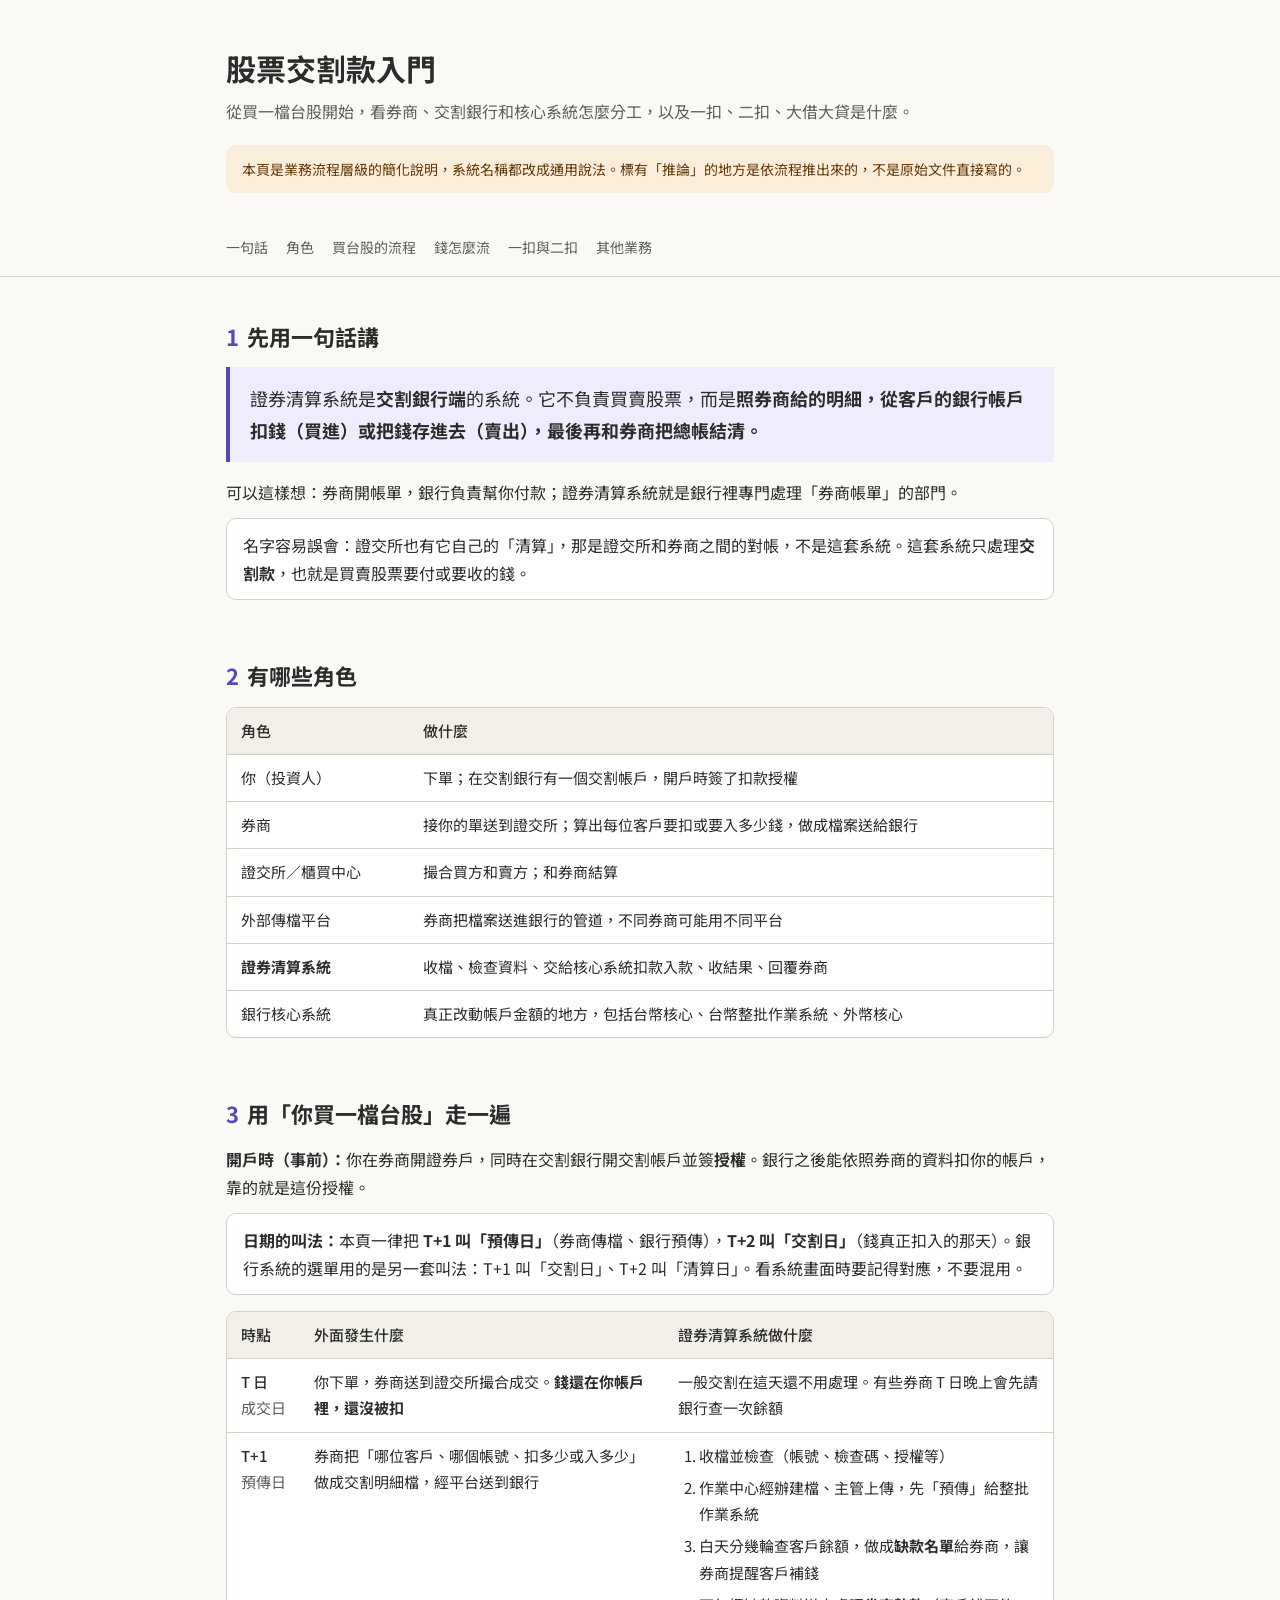
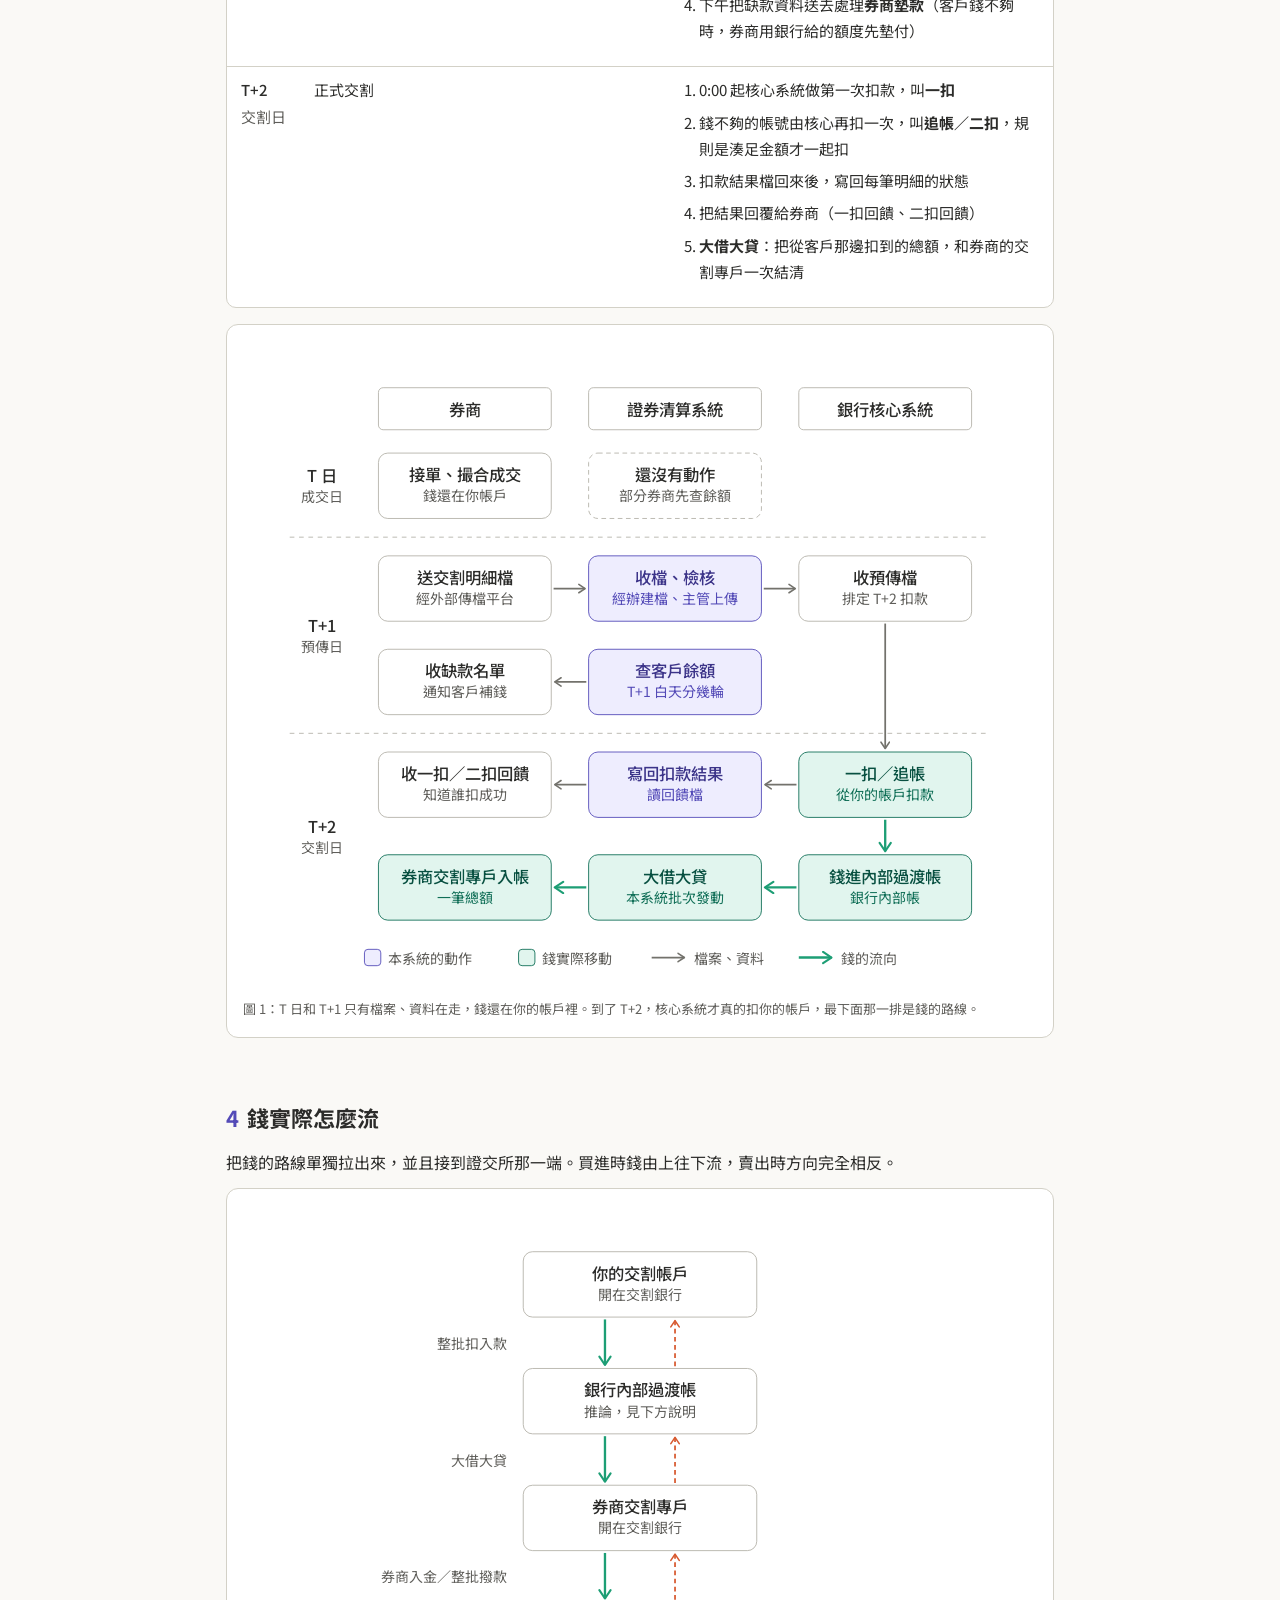
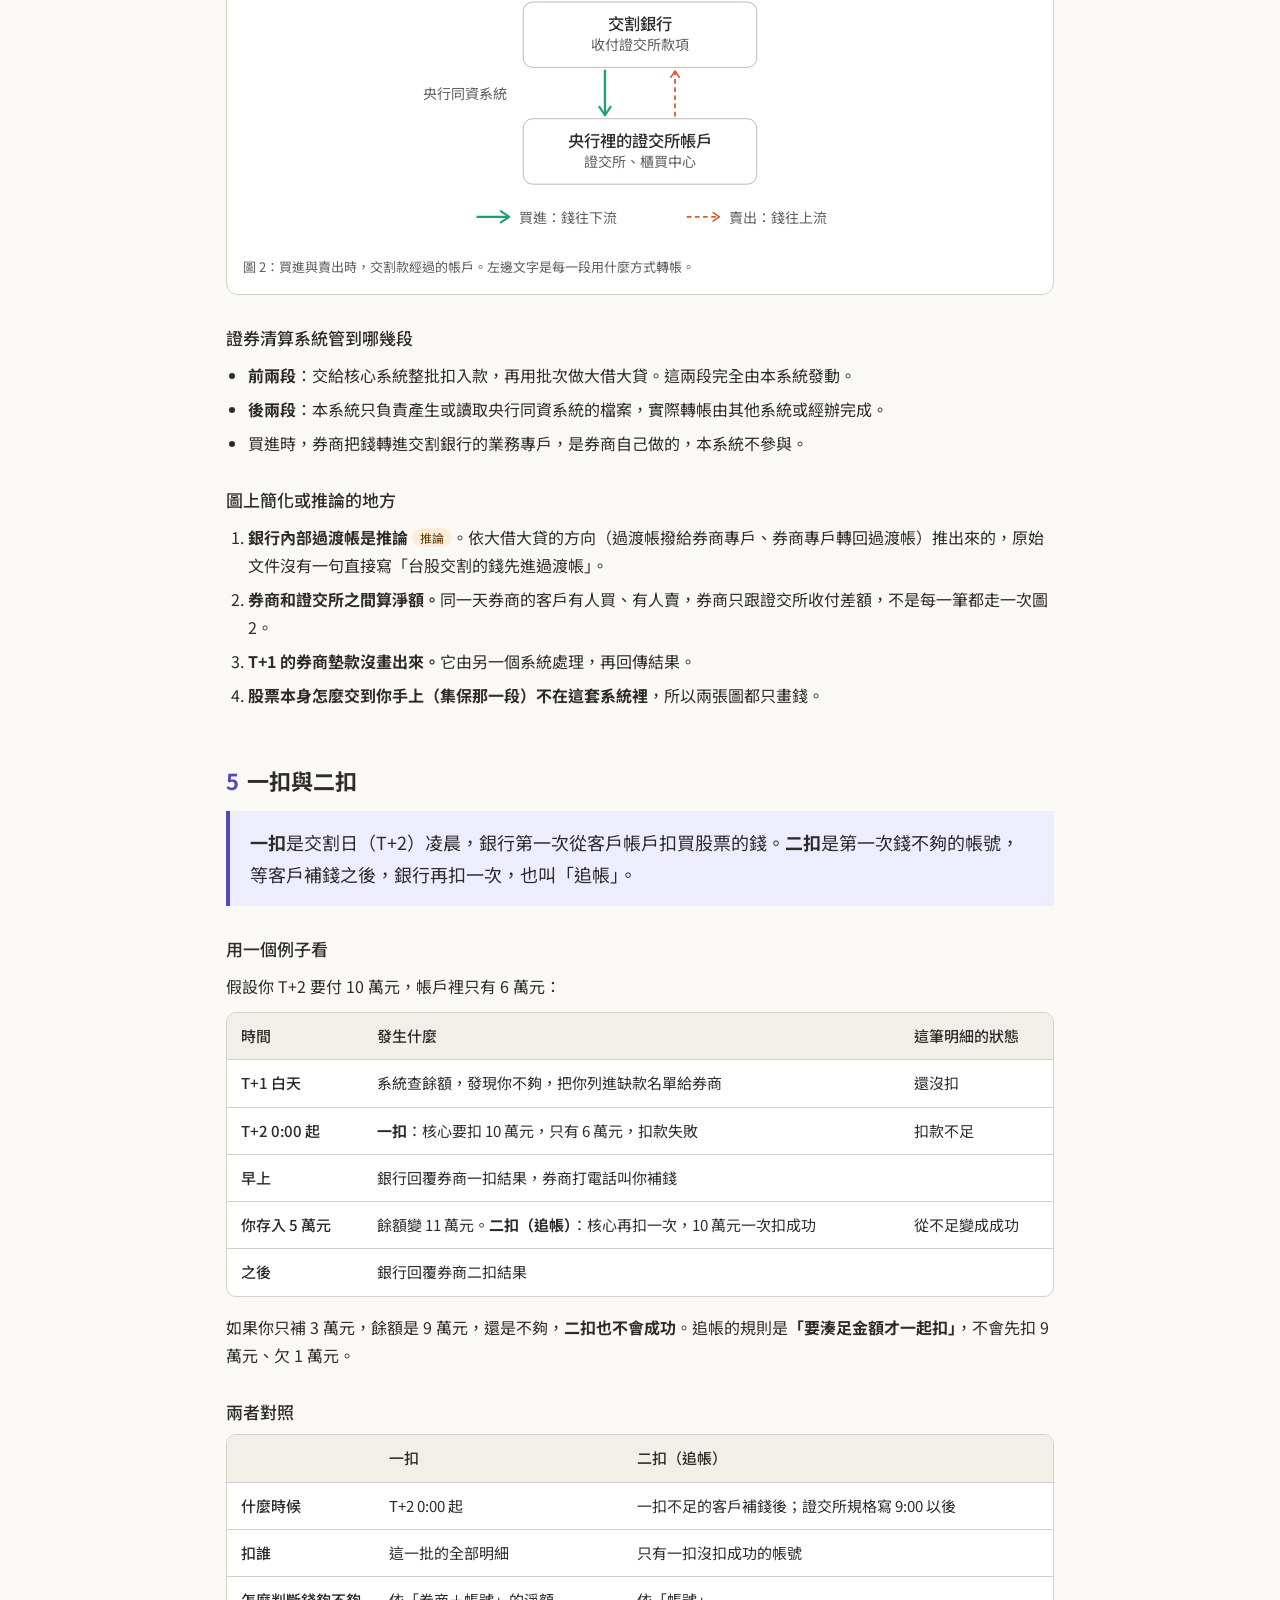
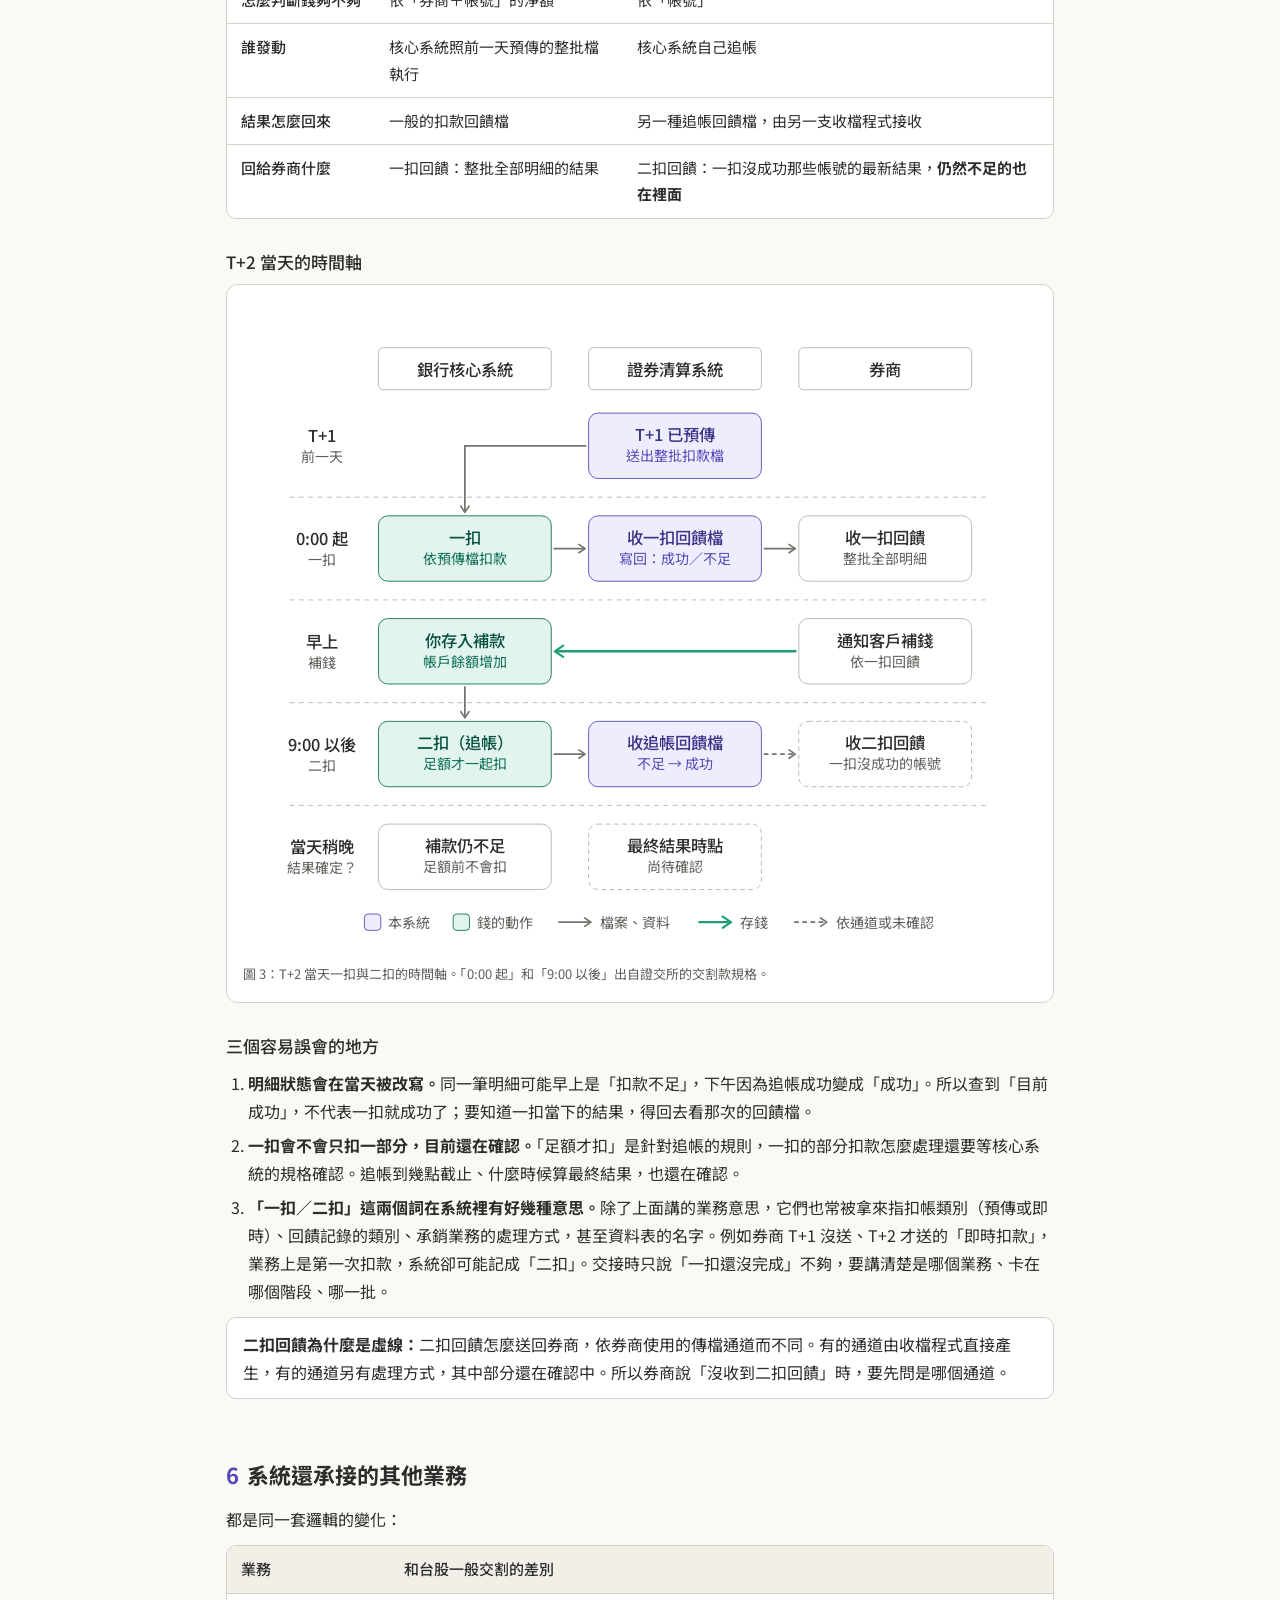
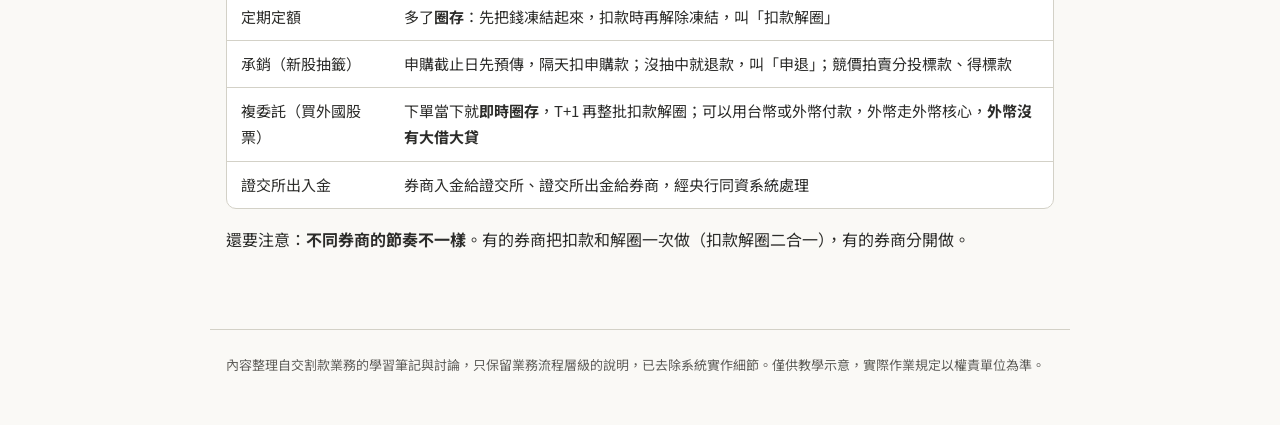
==== index.html @ b45ecd7e "feat: add stock settlement intro demo site Single-page static site explaining, at business-process l" ====
<!doctype html>
<html lang="zh-Hant">
<head>
<meta charset="utf-8">
<meta name="viewport" content="width=device-width, initial-scale=1">
<title>股票交割款入門</title>
<meta name="description" content="從買一檔台股開始，看券商、交割銀行和核心系統怎麼分工，以及一扣、二扣、大借大貸是什麼。">
<link rel="preconnect" href="https://fonts.googleapis.com">
<link rel="preconnect" href="https://fonts.gstatic.com" crossorigin>
<link href="https://fonts.googleapis.com/css2?family=Noto+Sans+TC:wght@400;500;700&display=swap" rel="stylesheet">
<style>
:root {
  --bg: #faf9f6;
  --surface: #ffffff;
  --surface-2: #f1efe8;
  --text: #2c2c2a;
  --text-2: #5f5e5a;
  --line: #d3d1c7;
  --line-strong: #b4b2a9;
  --accent: #534ab7;
  --accent-soft: #eeedfe;
  --note-bg: #faeeda;
  --note-text: #633806;
  --arrow: #73726c;
  --purple-fill: #eeedfe;
  --purple-stroke: #534ab7;
  --purple-title: #3c3489;
  --purple-sub: #534ab7;
  --teal-fill: #e1f5ee;
  --teal-stroke: #0f6e56;
  --teal-title: #085041;
  --teal-sub: #0f6e56;
  --teal-line: #1d9e75;
  --coral-line: #d85a30;
}
@media (prefers-color-scheme: dark) {
  :root {
    --bg: #1c1c1a;
    --surface: #262624;
    --surface-2: #30302d;
    --text: #ecebe6;
    --text-2: #b4b2a9;
    --line: #444441;
    --line-strong: #5f5e5a;
    --accent: #afa9ec;
    --accent-soft: #2e2a5c;
    --note-bg: #412402;
    --note-text: #fac775;
    --arrow: #9c9a92;
    --purple-fill: #3c3489;
    --purple-stroke: #afa9ec;
    --purple-title: #eeedfe;
    --purple-sub: #cecbf6;
    --teal-fill: #085041;
    --teal-stroke: #5dcaa5;
    --teal-title: #e1f5ee;
    --teal-sub: #9fe1cb;
  }
}
* { box-sizing: border-box; }
html { scroll-behavior: smooth; }
body {
  margin: 0;
  background: var(--bg);
  color: var(--text);
  font-family: "Noto Sans TC", "PingFang TC", "Microsoft JhengHei", system-ui, sans-serif;
  font-size: 16px;
  line-height: 1.75;
}
main { max-width: 860px; margin: 0 auto; padding: 0 16px 64px; }
header.hero { max-width: 860px; margin: 0 auto; padding: 48px 16px 8px; }
header.hero h1 { font-size: 30px; line-height: 1.35; margin: 0 0 8px; font-weight: 700; }
header.hero p { margin: 0; color: var(--text-2); }
.notice {
  margin: 20px 0 0;
  padding: 12px 16px;
  border-radius: 10px;
  background: var(--note-bg);
  color: var(--note-text);
  font-size: 14px;
}
nav.toc {
  position: sticky; top: 0; z-index: 5;
  background: var(--bg);
  border-bottom: 1px solid var(--line);
  margin: 24px 0 0;
}
nav.toc ul {
  max-width: 860px; margin: 0 auto; padding: 10px 16px;
  list-style: none; display: flex; gap: 6px 18px; flex-wrap: wrap;
  font-size: 14px;
}
nav.toc a { color: var(--text-2); text-decoration: none; }
nav.toc a:hover { color: var(--accent); }
section { padding-top: 40px; scroll-margin-top: 56px; }
h2 { font-size: 22px; font-weight: 700; margin: 0 0 12px; }
h2 .num { color: var(--accent); margin-right: 8px; }
h3 { font-size: 17px; font-weight: 500; margin: 28px 0 8px; }
p { margin: 0 0 12px; }
ul, ol { padding-left: 1.4em; margin: 0 0 12px; }
li { margin-bottom: 6px; }
strong { font-weight: 700; }
.lead {
  font-size: 18px;
  padding: 16px 20px;
  border-left: 4px solid var(--accent);
  background: var(--accent-soft);
  border-radius: 0;
  margin: 0 0 16px;
}
.table-wrap { overflow-x: auto; margin: 0 0 16px; border: 1px solid var(--line); border-radius: 10px; background: var(--surface); }
table { border-collapse: collapse; width: 100%; font-size: 15px; }
th, td { text-align: left; vertical-align: top; padding: 10px 14px; border-bottom: 1px solid var(--line); }
th { background: var(--surface-2); font-weight: 500; white-space: nowrap; }
tr:last-child td { border-bottom: none; }
td.when { white-space: nowrap; font-weight: 500; }
figure.diagram {
  margin: 8px 0 20px;
  padding: 16px;
  background: var(--surface);
  border: 1px solid var(--line);
  border-radius: 12px;
  overflow-x: auto;
}
figure.diagram svg { display: block; width: 100%; min-width: 600px; height: auto; }
figure.diagram figcaption { font-size: 13px; color: var(--text-2); margin-top: 8px; }
.tag {
  display: inline-block; font-size: 12px; line-height: 1.6;
  padding: 0 8px; border-radius: 999px; margin-left: 4px;
  background: var(--note-bg); color: var(--note-text); vertical-align: 1px;
}
.callout { padding: 12px 16px; border: 1px solid var(--line); border-radius: 10px; background: var(--surface); margin: 0 0 16px; }
footer { max-width: 860px; margin: 0 auto; padding: 24px 16px 48px; color: var(--text-2); font-size: 13px; border-top: 1px solid var(--line); }
svg .th { font-size: 14px; font-weight: 500; fill: var(--text); }
svg .ts { font-size: 12px; fill: var(--text-2); }
svg .box { fill: var(--surface); stroke: var(--line-strong); stroke-width: .75; }
svg .dash { stroke-dasharray: 4 3; }
svg .purple rect { fill: var(--purple-fill); stroke: var(--purple-stroke); stroke-width: .75; }
svg .purple .th { fill: var(--purple-title); }
svg .purple .ts { fill: var(--purple-sub); }
svg .teal rect { fill: var(--teal-fill); stroke: var(--teal-stroke); stroke-width: .75; }
svg .teal .th { fill: var(--teal-title); }
svg .teal .ts { fill: var(--teal-sub); }
svg rect.sw-purple { fill: var(--purple-fill); stroke: var(--purple-stroke); stroke-width: .75; }
svg rect.sw-teal { fill: var(--teal-fill); stroke: var(--teal-stroke); stroke-width: .75; }
svg .arr { stroke: var(--arrow); stroke-width: 1.5; fill: none; }
svg .money { stroke: var(--teal-line); stroke-width: 2; fill: none; }
svg .sell { stroke: var(--coral-line); stroke-width: 1.5; fill: none; stroke-dasharray: 4 3; }
svg .leader { stroke: var(--line-strong); stroke-width: .75; stroke-dasharray: 4 4; fill: none; }
svg marker .mk-gray { stroke: var(--arrow); }
svg marker .mk-teal { stroke: var(--teal-line); }
svg marker .mk-coral { stroke: var(--coral-line); }
@media (max-width: 600px) {
  header.hero { padding-top: 32px; }
  header.hero h1 { font-size: 24px; }
  .lead { font-size: 16px; }
  table { font-size: 14px; }
  th, td { padding: 8px 10px; }
  th { white-space: normal; }
  td.when { white-space: normal; width: 5.5em; }
}
</style>
</head>
<body>

<svg width="0" height="0" style="position:absolute" aria-hidden="true">
  <defs>
    <marker id="ah-gray" viewBox="0 0 10 10" refX="8" refY="5" markerWidth="6" markerHeight="6" orient="auto-start-reverse"><path class="mk-gray" d="M2 1L8 5L2 9" fill="none" stroke-width="1.5" stroke-linecap="round" stroke-linejoin="round"/></marker>
    <marker id="ah-teal" viewBox="0 0 10 10" refX="8" refY="5" markerWidth="6" markerHeight="6" orient="auto-start-reverse"><path class="mk-teal" d="M2 1L8 5L2 9" fill="none" stroke-width="1.5" stroke-linecap="round" stroke-linejoin="round"/></marker>
    <marker id="ah-coral" viewBox="0 0 10 10" refX="8" refY="5" markerWidth="6" markerHeight="6" orient="auto-start-reverse"><path class="mk-coral" d="M2 1L8 5L2 9" fill="none" stroke-width="1.5" stroke-linecap="round" stroke-linejoin="round"/></marker>
  </defs>
</svg>

<header class="hero">
  <h1>股票交割款入門</h1>
  <p>從買一檔台股開始，看券商、交割銀行和核心系統怎麼分工，以及一扣、二扣、大借大貸是什麼。</p>
  <div class="notice">本頁是業務流程層級的簡化說明，系統名稱都改成通用說法。標有「推論」的地方是依流程推出來的，不是原始文件直接寫的。</div>
</header>

<nav class="toc" aria-label="目錄">
  <ul>
    <li><a href="#overview">一句話</a></li>
    <li><a href="#roles">角色</a></li>
    <li><a href="#buy-flow">買台股的流程</a></li>
    <li><a href="#money">錢怎麼流</a></li>
    <li><a href="#debit">一扣與二扣</a></li>
    <li><a href="#other">其他業務</a></li>
  </ul>
</nav>

<main>

<section id="overview">
  <h2><span class="num">1</span>先用一句話講</h2>
  <p class="lead">證券清算系統是<strong>交割銀行端</strong>的系統。它不負責買賣股票，而是<strong>照券商給的明細，從客戶的銀行帳戶扣錢（買進）或把錢存進去（賣出），最後再和券商把總帳結清。</strong></p>
  <p>可以這樣想：券商開帳單，銀行負責幫你付款；證券清算系統就是銀行裡專門處理「券商帳單」的部門。</p>
  <div class="callout">名字容易誤會：證交所也有它自己的「清算」，那是證交所和券商之間的對帳，不是這套系統。這套系統只處理<strong>交割款</strong>，也就是買賣股票要付或要收的錢。</div>
</section>

<section id="roles">
  <h2><span class="num">2</span>有哪些角色</h2>
  <div class="table-wrap">
  <table>
    <thead><tr><th>角色</th><th>做什麼</th></tr></thead>
    <tbody>
      <tr><td>你（投資人）</td><td>下單；在交割銀行有一個交割帳戶，開戶時簽了扣款授權</td></tr>
      <tr><td>券商</td><td>接你的單送到證交所；算出每位客戶要扣或要入多少錢，做成檔案送給銀行</td></tr>
      <tr><td>證交所／櫃買中心</td><td>撮合買方和賣方；和券商結算</td></tr>
      <tr><td>外部傳檔平台</td><td>券商把檔案送進銀行的管道，不同券商可能用不同平台</td></tr>
      <tr><td><strong>證券清算系統</strong></td><td>收檔、檢查資料、交給核心系統扣款入款、收結果、回覆券商</td></tr>
      <tr><td>銀行核心系統</td><td>真正改動帳戶金額的地方，包括台幣核心、台幣整批作業系統、外幣核心</td></tr>
    </tbody>
  </table>
  </div>
</section>

<section id="buy-flow">
  <h2><span class="num">3</span>用「你買一檔台股」走一遍</h2>
  <p><strong>開戶時（事前）：</strong>你在券商開證券戶，同時在交割銀行開交割帳戶並簽<strong>授權</strong>。銀行之後能依照券商的資料扣你的帳戶，靠的就是這份授權。</p>
  <div class="callout"><strong>日期的叫法：</strong>本頁一律把 <strong>T+1 叫「預傳日」</strong>（券商傳檔、銀行預傳），<strong>T+2 叫「交割日」</strong>（錢真正扣入的那天）。銀行系統的選單用的是另一套叫法：T+1 叫「交割日」、T+2 叫「清算日」。看系統畫面時要記得對應，不要混用。</div>
  <div class="table-wrap">
  <table>
    <thead><tr><th>時點</th><th>外面發生什麼</th><th>證券清算系統做什麼</th></tr></thead>
    <tbody>
      <tr>
        <td class="when">T 日<br><span style="font-weight:400;color:var(--text-2)">成交日</span></td>
        <td>你下單，券商送到證交所撮合成交。<strong>錢還在你帳戶裡，還沒被扣</strong></td>
        <td>一般交割在這天還不用處理。有些券商 T 日晚上會先請銀行查一次餘額</td>
      </tr>
      <tr>
        <td class="when">T+1<br><span style="font-weight:400;color:var(--text-2)">預傳日</span></td>
        <td>券商把「哪位客戶、哪個帳號、扣多少或入多少」做成交割明細檔，經平台送到銀行</td>
        <td>
          <ol>
            <li>收檔並檢查（帳號、檢查碼、授權等）</li>
            <li>作業中心經辦建檔、主管上傳，先「預傳」給整批作業系統</li>
            <li>白天分幾輪查客戶餘額，做成<strong>缺款名單</strong>給券商，讓券商提醒客戶補錢</li>
            <li>下午把缺款資料送去處理<strong>券商墊款</strong>（客戶錢不夠時，券商用銀行給的額度先墊付）</li>
          </ol>
        </td>
      </tr>
      <tr>
        <td class="when">T+2<br><span style="font-weight:400;color:var(--text-2)">交割日</span></td>
        <td>正式交割</td>
        <td>
          <ol>
            <li>0:00 起核心系統做第一次扣款，叫<strong>一扣</strong></li>
            <li>錢不夠的帳號由核心再扣一次，叫<strong>追帳／二扣</strong>，規則是湊足金額才一起扣</li>
            <li>扣款結果檔回來後，寫回每筆明細的狀態</li>
            <li>把結果回覆給券商（一扣回饋、二扣回饋）</li>
            <li><strong>大借大貸</strong>：把從客戶那邊扣到的總額，和券商的交割專戶一次結清</li>
          </ol>
        </td>
      </tr>
    </tbody>
  </table>
  </div>

  <figure class="diagram">
    <svg viewBox="0 0 680 556" role="img" aria-labelledby="d1-title d1-desc">
      <title id="d1-title">買台股 T、T+1、T+2 交割流程</title>
      <desc id="d1-desc">三條泳道：券商、證券清算系統、銀行核心系統。T 日成交但錢還沒動；T+1 券商送交割明細，系統檢核後預傳核心，並查餘額產生缺款名單給券商；T+2 核心扣款與追帳，系統寫回結果並回覆券商，錢先進銀行內部過渡帳，再由大借大貸撥入券商交割專戶。</desc>

      <rect class="box" x="116" y="40" width="148" height="36" rx="4"/>
      <text class="th" x="190" y="58" text-anchor="middle" dominant-baseline="central">券商</text>
      <rect class="box" x="296" y="40" width="148" height="36" rx="4"/>
      <text class="th" x="370" y="58" text-anchor="middle" dominant-baseline="central">證券清算系統</text>
      <rect class="box" x="476" y="40" width="148" height="36" rx="4"/>
      <text class="th" x="550" y="58" text-anchor="middle" dominant-baseline="central">銀行核心系統</text>

      <text class="th" x="68" y="115" text-anchor="middle" dominant-baseline="central">T 日</text>
      <text class="ts" x="68" y="133" text-anchor="middle" dominant-baseline="central">成交日</text>
      <text class="th" x="68" y="243" text-anchor="middle" dominant-baseline="central">T+1</text>
      <text class="ts" x="68" y="261" text-anchor="middle" dominant-baseline="central">預傳日</text>
      <text class="th" x="68" y="415" text-anchor="middle" dominant-baseline="central">T+2</text>
      <text class="ts" x="68" y="433" text-anchor="middle" dominant-baseline="central">交割日</text>

      <line class="leader" x1="40" y1="168" x2="636" y2="168"/>
      <line class="leader" x1="40" y1="336" x2="636" y2="336"/>

      <g>
        <rect class="box" x="116" y="96" width="148" height="56" rx="8"/>
        <text class="th" x="190" y="114" text-anchor="middle" dominant-baseline="central">接單、撮合成交</text>
        <text class="ts" x="190" y="132" text-anchor="middle" dominant-baseline="central">錢還在你帳戶</text>
      </g>
      <g>
        <rect class="box dash" x="296" y="96" width="148" height="56" rx="8"/>
        <text class="th" x="370" y="114" text-anchor="middle" dominant-baseline="central">還沒有動作</text>
        <text class="ts" x="370" y="132" text-anchor="middle" dominant-baseline="central">部分券商先查餘額</text>
      </g>

      <g>
        <rect class="box" x="116" y="184" width="148" height="56" rx="8"/>
        <text class="th" x="190" y="202" text-anchor="middle" dominant-baseline="central">送交割明細檔</text>
        <text class="ts" x="190" y="220" text-anchor="middle" dominant-baseline="central">經外部傳檔平台</text>
      </g>
      <line class="arr" x1="266" y1="212" x2="293" y2="212" marker-end="url(#ah-gray)"/>
      <g class="purple">
        <rect x="296" y="184" width="148" height="56" rx="8"/>
        <text class="th" x="370" y="202" text-anchor="middle" dominant-baseline="central">收檔、檢核</text>
        <text class="ts" x="370" y="220" text-anchor="middle" dominant-baseline="central">經辦建檔、主管上傳</text>
      </g>
      <line class="arr" x1="446" y1="212" x2="473" y2="212" marker-end="url(#ah-gray)"/>
      <g>
        <rect class="box" x="476" y="184" width="148" height="56" rx="8"/>
        <text class="th" x="550" y="202" text-anchor="middle" dominant-baseline="central">收預傳檔</text>
        <text class="ts" x="550" y="220" text-anchor="middle" dominant-baseline="central">排定 T+2 扣款</text>
      </g>

      <g class="purple">
        <rect x="296" y="264" width="148" height="56" rx="8"/>
        <text class="th" x="370" y="282" text-anchor="middle" dominant-baseline="central">查客戶餘額</text>
        <text class="ts" x="370" y="300" text-anchor="middle" dominant-baseline="central">T+1 白天分幾輪</text>
      </g>
      <line class="arr" x1="294" y1="292" x2="267" y2="292" marker-end="url(#ah-gray)"/>
      <g>
        <rect class="box" x="116" y="264" width="148" height="56" rx="8"/>
        <text class="th" x="190" y="282" text-anchor="middle" dominant-baseline="central">收缺款名單</text>
        <text class="ts" x="190" y="300" text-anchor="middle" dominant-baseline="central">通知客戶補錢</text>
      </g>

      <line class="arr" x1="550" y1="242" x2="550" y2="349" marker-end="url(#ah-gray)"/>

      <g class="teal">
        <rect x="476" y="352" width="148" height="56" rx="8"/>
        <text class="th" x="550" y="370" text-anchor="middle" dominant-baseline="central">一扣／追帳</text>
        <text class="ts" x="550" y="388" text-anchor="middle" dominant-baseline="central">從你的帳戶扣款</text>
      </g>
      <line class="arr" x1="474" y1="380" x2="447" y2="380" marker-end="url(#ah-gray)"/>
      <g class="purple">
        <rect x="296" y="352" width="148" height="56" rx="8"/>
        <text class="th" x="370" y="370" text-anchor="middle" dominant-baseline="central">寫回扣款結果</text>
        <text class="ts" x="370" y="388" text-anchor="middle" dominant-baseline="central">讀回饋檔</text>
      </g>
      <line class="arr" x1="294" y1="380" x2="267" y2="380" marker-end="url(#ah-gray)"/>
      <g>
        <rect class="box" x="116" y="352" width="148" height="56" rx="8"/>
        <text class="th" x="190" y="370" text-anchor="middle" dominant-baseline="central">收一扣／二扣回饋</text>
        <text class="ts" x="190" y="388" text-anchor="middle" dominant-baseline="central">知道誰扣成功</text>
      </g>

      <line class="money" x1="550" y1="410" x2="550" y2="437" marker-end="url(#ah-teal)"/>

      <g class="teal">
        <rect x="476" y="440" width="148" height="56" rx="8"/>
        <text class="th" x="550" y="458" text-anchor="middle" dominant-baseline="central">錢進內部過渡帳</text>
        <text class="ts" x="550" y="476" text-anchor="middle" dominant-baseline="central">銀行內部帳</text>
      </g>
      <line class="money" x1="474" y1="468" x2="447" y2="468" marker-end="url(#ah-teal)"/>
      <g class="teal">
        <rect x="296" y="440" width="148" height="56" rx="8"/>
        <text class="th" x="370" y="458" text-anchor="middle" dominant-baseline="central">大借大貸</text>
        <text class="ts" x="370" y="476" text-anchor="middle" dominant-baseline="central">本系統批次發動</text>
      </g>
      <line class="money" x1="294" y1="468" x2="267" y2="468" marker-end="url(#ah-teal)"/>
      <g class="teal">
        <rect x="116" y="440" width="148" height="56" rx="8"/>
        <text class="th" x="190" y="458" text-anchor="middle" dominant-baseline="central">券商交割專戶入帳</text>
        <text class="ts" x="190" y="476" text-anchor="middle" dominant-baseline="central">一筆總額</text>
      </g>

      <rect class="sw-purple" x="104" y="521" width="14" height="14" rx="3"/>
      <text class="ts" x="124" y="528" dominant-baseline="central">本系統的動作</text>
      <rect class="sw-teal" x="236" y="521" width="14" height="14" rx="3"/>
      <text class="ts" x="256" y="528" dominant-baseline="central">錢實際移動</text>
      <line class="arr" x1="350" y1="528" x2="378" y2="528" marker-end="url(#ah-gray)"/>
      <text class="ts" x="386" y="528" dominant-baseline="central">檔案、資料</text>
      <line class="money" x1="476" y1="528" x2="504" y2="528" marker-end="url(#ah-teal)"/>
      <text class="ts" x="512" y="528" dominant-baseline="central">錢的流向</text>
    </svg>
    <figcaption>圖 1：T 日和 T+1 只有檔案、資料在走，錢還在你的帳戶裡。到了 T+2，核心系統才真的扣你的帳戶，最下面那一排是錢的路線。</figcaption>
  </figure>
</section>

<section id="money">
  <h2><span class="num">4</span>錢實際怎麼流</h2>
  <p>把錢的路線單獨拉出來，並且接到證交所那一端。買進時錢由上往下流，賣出時方向完全相反。</p>

  <figure class="diagram">
    <svg viewBox="0 0 680 550" role="img" aria-labelledby="d2-title d2-desc">
      <title id="d2-title">買進與賣出時交割款的流向</title>
      <desc id="d2-desc">五個帳戶由上到下：你的交割帳戶、銀行內部過渡帳、券商交割專戶、交割銀行、央行裡的證交所帳戶。買進時錢由上往下流，賣出時由下往上流。各段分別經過整批扣入款、大借大貸、券商入金或整批撥款、央行同資系統。</desc>

      <rect class="box" x="240" y="40" width="200" height="56" rx="8"/>
      <text class="th" x="340" y="58" text-anchor="middle" dominant-baseline="central">你的交割帳戶</text>
      <text class="ts" x="340" y="76" text-anchor="middle" dominant-baseline="central">開在交割銀行</text>

      <rect class="box" x="240" y="140" width="200" height="56" rx="8"/>
      <text class="th" x="340" y="158" text-anchor="middle" dominant-baseline="central">銀行內部過渡帳</text>
      <text class="ts" x="340" y="176" text-anchor="middle" dominant-baseline="central">推論，見下方說明</text>

      <rect class="box" x="240" y="240" width="200" height="56" rx="8"/>
      <text class="th" x="340" y="258" text-anchor="middle" dominant-baseline="central">券商交割專戶</text>
      <text class="ts" x="340" y="276" text-anchor="middle" dominant-baseline="central">開在交割銀行</text>

      <rect class="box" x="240" y="340" width="200" height="56" rx="8"/>
      <text class="th" x="340" y="358" text-anchor="middle" dominant-baseline="central">交割銀行</text>
      <text class="ts" x="340" y="376" text-anchor="middle" dominant-baseline="central">收付證交所款項</text>

      <rect class="box" x="240" y="440" width="200" height="56" rx="8"/>
      <text class="th" x="340" y="458" text-anchor="middle" dominant-baseline="central">央行裡的證交所帳戶</text>
      <text class="ts" x="340" y="476" text-anchor="middle" dominant-baseline="central">證交所、櫃買中心</text>

      <text class="ts" x="226" y="118" text-anchor="end" dominant-baseline="central">整批扣入款</text>
      <text class="ts" x="226" y="218" text-anchor="end" dominant-baseline="central">大借大貸</text>
      <text class="ts" x="226" y="318" text-anchor="end" dominant-baseline="central">券商入金／整批撥款</text>
      <text class="ts" x="226" y="418" text-anchor="end" dominant-baseline="central">央行同資系統</text>

      <line class="money" x1="310" y1="98" x2="310" y2="137" marker-end="url(#ah-teal)"/>
      <line class="money" x1="310" y1="198" x2="310" y2="237" marker-end="url(#ah-teal)"/>
      <line class="money" x1="310" y1="298" x2="310" y2="337" marker-end="url(#ah-teal)"/>
      <line class="money" x1="310" y1="398" x2="310" y2="437" marker-end="url(#ah-teal)"/>

      <line class="sell" x1="370" y1="138" x2="370" y2="99" marker-end="url(#ah-coral)"/>
      <line class="sell" x1="370" y1="238" x2="370" y2="199" marker-end="url(#ah-coral)"/>
      <line class="sell" x1="370" y1="338" x2="370" y2="299" marker-end="url(#ah-coral)"/>
      <line class="sell" x1="370" y1="438" x2="370" y2="399" marker-end="url(#ah-coral)"/>

      <line class="money" x1="200" y1="524" x2="228" y2="524" marker-end="url(#ah-teal)"/>
      <text class="ts" x="236" y="524" dominant-baseline="central">買進：錢往下流</text>
      <line class="sell" x1="380" y1="524" x2="408" y2="524" marker-end="url(#ah-coral)"/>
      <text class="ts" x="416" y="524" dominant-baseline="central">賣出：錢往上流</text>
    </svg>
    <figcaption>圖 2：買進與賣出時，交割款經過的帳戶。左邊文字是每一段用什麼方式轉帳。</figcaption>
  </figure>

  <h3>證券清算系統管到哪幾段</h3>
  <ul>
    <li><strong>前兩段</strong>：交給核心系統整批扣入款，再用批次做大借大貸。這兩段完全由本系統發動。</li>
    <li><strong>後兩段</strong>：本系統只負責產生或讀取央行同資系統的檔案，實際轉帳由其他系統或經辦完成。</li>
    <li>買進時，券商把錢轉進交割銀行的業務專戶，是券商自己做的，本系統不參與。</li>
  </ul>

  <h3>圖上簡化或推論的地方</h3>
  <ol>
    <li><strong>銀行內部過渡帳是推論</strong><span class="tag">推論</span>。依大借大貸的方向（過渡帳撥給券商專戶、券商專戶轉回過渡帳）推出來的，原始文件沒有一句直接寫「台股交割的錢先進過渡帳」。</li>
    <li><strong>券商和證交所之間算淨額。</strong>同一天券商的客戶有人買、有人賣，券商只跟證交所收付差額，不是每一筆都走一次圖 2。</li>
    <li><strong>T+1 的券商墊款沒畫出來。</strong>它由另一個系統處理，再回傳結果。</li>
    <li><strong>股票本身怎麼交到你手上（集保那一段）不在這套系統裡</strong>，所以兩張圖都只畫錢。</li>
  </ol>
</section>

<section id="debit">
  <h2><span class="num">5</span>一扣與二扣</h2>
  <p class="lead"><strong>一扣</strong>是交割日（T+2）凌晨，銀行第一次從客戶帳戶扣買股票的錢。<strong>二扣</strong>是第一次錢不夠的帳號，等客戶補錢之後，銀行再扣一次，也叫「追帳」。</p>

  <h3>用一個例子看</h3>
  <p>假設你 T+2 要付 10 萬元，帳戶裡只有 6 萬元：</p>
  <div class="table-wrap">
  <table>
    <thead><tr><th>時間</th><th>發生什麼</th><th>這筆明細的狀態</th></tr></thead>
    <tbody>
      <tr><td class="when">T+1 白天</td><td>系統查餘額，發現你不夠，把你列進缺款名單給券商</td><td>還沒扣</td></tr>
      <tr><td class="when">T+2 0:00 起</td><td><strong>一扣</strong>：核心要扣 10 萬元，只有 6 萬元，扣款失敗</td><td>扣款不足</td></tr>
      <tr><td class="when">早上</td><td>銀行回覆券商一扣結果，券商打電話叫你補錢</td><td></td></tr>
      <tr><td class="when">你存入 5 萬元</td><td>餘額變 11 萬元。<strong>二扣（追帳）</strong>：核心再扣一次，10 萬元一次扣成功</td><td>從不足變成成功</td></tr>
      <tr><td class="when">之後</td><td>銀行回覆券商二扣結果</td><td></td></tr>
    </tbody>
  </table>
  </div>
  <p>如果你只補 3 萬元，餘額是 9 萬元，還是不夠，<strong>二扣也不會成功</strong>。追帳的規則是<strong>「要湊足金額才一起扣」</strong>，不會先扣 9 萬元、欠 1 萬元。</p>

  <h3>兩者對照</h3>
  <div class="table-wrap">
  <table>
    <thead><tr><th></th><th>一扣</th><th>二扣（追帳）</th></tr></thead>
    <tbody>
      <tr><td class="when">什麼時候</td><td>T+2 0:00 起</td><td>一扣不足的客戶補錢後；證交所規格寫 9:00 以後</td></tr>
      <tr><td class="when">扣誰</td><td>這一批的全部明細</td><td>只有一扣沒扣成功的帳號</td></tr>
      <tr><td class="when">怎麼判斷錢夠不夠</td><td>依「券商＋帳號」的淨額</td><td>依「帳號」</td></tr>
      <tr><td class="when">誰發動</td><td>核心系統照前一天預傳的整批檔執行</td><td>核心系統自己追帳</td></tr>
      <tr><td class="when">結果怎麼回來</td><td>一般的扣款回饋檔</td><td>另一種追帳回饋檔，由另一支收檔程式接收</td></tr>
      <tr><td class="when">回給券商什麼</td><td>一扣回饋：整批全部明細的結果</td><td>二扣回饋：一扣沒成功那些帳號的最新結果，<strong>仍然不足的也在裡面</strong></td></tr>
    </tbody>
  </table>
  </div>

  <h3>T+2 當天的時間軸</h3>
  <figure class="diagram">
    <svg viewBox="0 0 680 560" role="img" aria-labelledby="d3-title d3-desc">
      <title id="d3-title">T+2 當天一扣與二扣時間軸</title>
      <desc id="d3-desc">三條泳道：銀行核心系統、證券清算系統、券商。T+1 系統已預傳整批扣款檔。T+2 0:00 起核心執行一扣，結果以回饋檔回到系統，寫回成功或不足，並回覆券商一扣回饋。早上券商通知客戶補錢，客戶存入。9:00 以後核心追帳，足額才一起扣，結果以追帳回饋檔回到系統，明細可能由不足變成功，再回覆二扣回饋；二扣回饋依通道不同。最終結果時點尚待確認。</desc>

      <rect class="box" x="116" y="40" width="148" height="36" rx="4"/>
      <text class="th" x="190" y="58" text-anchor="middle" dominant-baseline="central">銀行核心系統</text>
      <rect class="box" x="296" y="40" width="148" height="36" rx="4"/>
      <text class="th" x="370" y="58" text-anchor="middle" dominant-baseline="central">證券清算系統</text>
      <rect class="box" x="476" y="40" width="148" height="36" rx="4"/>
      <text class="th" x="550" y="58" text-anchor="middle" dominant-baseline="central">券商</text>

      <text class="th" x="68" y="115" text-anchor="middle" dominant-baseline="central">T+1</text>
      <text class="ts" x="68" y="133" text-anchor="middle" dominant-baseline="central">前一天</text>
      <text class="th" x="68" y="203" text-anchor="middle" dominant-baseline="central">0:00 起</text>
      <text class="ts" x="68" y="221" text-anchor="middle" dominant-baseline="central">一扣</text>
      <text class="th" x="68" y="291" text-anchor="middle" dominant-baseline="central">早上</text>
      <text class="ts" x="68" y="309" text-anchor="middle" dominant-baseline="central">補錢</text>
      <text class="th" x="68" y="379" text-anchor="middle" dominant-baseline="central">9:00 以後</text>
      <text class="ts" x="68" y="397" text-anchor="middle" dominant-baseline="central">二扣</text>
      <text class="th" x="68" y="467" text-anchor="middle" dominant-baseline="central">當天稍晚</text>
      <text class="ts" x="68" y="485" text-anchor="middle" dominant-baseline="central">結果確定？</text>

      <line class="leader" x1="40" y1="168" x2="636" y2="168"/>
      <line class="leader" x1="40" y1="256" x2="636" y2="256"/>
      <line class="leader" x1="40" y1="344" x2="636" y2="344"/>
      <line class="leader" x1="40" y1="432" x2="636" y2="432"/>

      <g class="purple">
        <rect x="296" y="96" width="148" height="56" rx="8"/>
        <text class="th" x="370" y="114" text-anchor="middle" dominant-baseline="central">T+1 已預傳</text>
        <text class="ts" x="370" y="132" text-anchor="middle" dominant-baseline="central">送出整批扣款檔</text>
      </g>
      <path class="arr" d="M294 124 L190 124 L190 181" marker-end="url(#ah-gray)"/>

      <g class="teal">
        <rect x="116" y="184" width="148" height="56" rx="8"/>
        <text class="th" x="190" y="202" text-anchor="middle" dominant-baseline="central">一扣</text>
        <text class="ts" x="190" y="220" text-anchor="middle" dominant-baseline="central">依預傳檔扣款</text>
      </g>
      <line class="arr" x1="266" y1="212" x2="293" y2="212" marker-end="url(#ah-gray)"/>
      <g class="purple">
        <rect x="296" y="184" width="148" height="56" rx="8"/>
        <text class="th" x="370" y="202" text-anchor="middle" dominant-baseline="central">收一扣回饋檔</text>
        <text class="ts" x="370" y="220" text-anchor="middle" dominant-baseline="central">寫回：成功／不足</text>
      </g>
      <line class="arr" x1="446" y1="212" x2="473" y2="212" marker-end="url(#ah-gray)"/>
      <g>
        <rect class="box" x="476" y="184" width="148" height="56" rx="8"/>
        <text class="th" x="550" y="202" text-anchor="middle" dominant-baseline="central">收一扣回饋</text>
        <text class="ts" x="550" y="220" text-anchor="middle" dominant-baseline="central">整批全部明細</text>
      </g>

      <g>
        <rect class="box" x="476" y="272" width="148" height="56" rx="8"/>
        <text class="th" x="550" y="290" text-anchor="middle" dominant-baseline="central">通知客戶補錢</text>
        <text class="ts" x="550" y="308" text-anchor="middle" dominant-baseline="central">依一扣回饋</text>
      </g>
      <line class="money" x1="474" y1="300" x2="267" y2="300" marker-end="url(#ah-teal)"/>
      <g class="teal">
        <rect x="116" y="272" width="148" height="56" rx="8"/>
        <text class="th" x="190" y="290" text-anchor="middle" dominant-baseline="central">你存入補款</text>
        <text class="ts" x="190" y="308" text-anchor="middle" dominant-baseline="central">帳戶餘額增加</text>
      </g>
      <line class="arr" x1="190" y1="330" x2="190" y2="357" marker-end="url(#ah-gray)"/>

      <g class="teal">
        <rect x="116" y="360" width="148" height="56" rx="8"/>
        <text class="th" x="190" y="378" text-anchor="middle" dominant-baseline="central">二扣（追帳）</text>
        <text class="ts" x="190" y="396" text-anchor="middle" dominant-baseline="central">足額才一起扣</text>
      </g>
      <line class="arr" x1="266" y1="388" x2="293" y2="388" marker-end="url(#ah-gray)"/>
      <g class="purple">
        <rect x="296" y="360" width="148" height="56" rx="8"/>
        <text class="th" x="370" y="378" text-anchor="middle" dominant-baseline="central">收追帳回饋檔</text>
        <text class="ts" x="370" y="396" text-anchor="middle" dominant-baseline="central">不足 → 成功</text>
      </g>
      <line class="arr dash" x1="446" y1="388" x2="473" y2="388" marker-end="url(#ah-gray)"/>
      <g>
        <rect class="box dash" x="476" y="360" width="148" height="56" rx="8"/>
        <text class="th" x="550" y="378" text-anchor="middle" dominant-baseline="central">收二扣回饋</text>
        <text class="ts" x="550" y="396" text-anchor="middle" dominant-baseline="central">一扣沒成功的帳號</text>
      </g>

      <g>
        <rect class="box" x="116" y="448" width="148" height="56" rx="8"/>
        <text class="th" x="190" y="466" text-anchor="middle" dominant-baseline="central">補款仍不足</text>
        <text class="ts" x="190" y="484" text-anchor="middle" dominant-baseline="central">足額前不會扣</text>
      </g>
      <g>
        <rect class="box dash" x="296" y="448" width="148" height="56" rx="8"/>
        <text class="th" x="370" y="466" text-anchor="middle" dominant-baseline="central">最終結果時點</text>
        <text class="ts" x="370" y="484" text-anchor="middle" dominant-baseline="central">尚待確認</text>
      </g>

      <rect class="sw-purple" x="104" y="525" width="14" height="14" rx="3"/>
      <text class="ts" x="124" y="532" dominant-baseline="central">本系統</text>
      <rect class="sw-teal" x="180" y="525" width="14" height="14" rx="3"/>
      <text class="ts" x="200" y="532" dominant-baseline="central">錢的動作</text>
      <line class="arr" x1="270" y1="532" x2="298" y2="532" marker-end="url(#ah-gray)"/>
      <text class="ts" x="306" y="532" dominant-baseline="central">檔案、資料</text>
      <line class="money" x1="390" y1="532" x2="418" y2="532" marker-end="url(#ah-teal)"/>
      <text class="ts" x="426" y="532" dominant-baseline="central">存錢</text>
      <line class="arr dash" x1="472" y1="532" x2="500" y2="532" marker-end="url(#ah-gray)"/>
      <text class="ts" x="508" y="532" dominant-baseline="central">依通道或未確認</text>
    </svg>
    <figcaption>圖 3：T+2 當天一扣與二扣的時間軸。「0:00 起」和「9:00 以後」出自證交所的交割款規格。</figcaption>
  </figure>

  <h3>三個容易誤會的地方</h3>
  <ol>
    <li><strong>明細狀態會在當天被改寫。</strong>同一筆明細可能早上是「扣款不足」，下午因為追帳成功變成「成功」。所以查到「目前成功」，不代表一扣就成功了；要知道一扣當下的結果，得回去看那次的回饋檔。</li>
    <li><strong>一扣會不會只扣一部分，目前還在確認。</strong>「足額才扣」是針對追帳的規則，一扣的部分扣款怎麼處理還要等核心系統的規格確認。追帳到幾點截止、什麼時候算最終結果，也還在確認。</li>
    <li><strong>「一扣／二扣」這兩個詞在系統裡有好幾種意思。</strong>除了上面講的業務意思，它們也常被拿來指扣帳類別（預傳或即時）、回饋記錄的類別、承銷業務的處理方式，甚至資料表的名字。例如券商 T+1 沒送、T+2 才送的「即時扣款」，業務上是第一次扣款，系統卻可能記成「二扣」。交接時只說「一扣還沒完成」不夠，要講清楚是哪個業務、卡在哪個階段、哪一批。</li>
  </ol>
  <div class="callout"><strong>二扣回饋為什麼是虛線：</strong>二扣回饋怎麼送回券商，依券商使用的傳檔通道而不同。有的通道由收檔程式直接產生，有的通道另有處理方式，其中部分還在確認中。所以券商說「沒收到二扣回饋」時，要先問是哪個通道。</div>
</section>

<section id="other">
  <h2><span class="num">6</span>系統還承接的其他業務</h2>
  <p>都是同一套邏輯的變化：</p>
  <div class="table-wrap">
  <table>
    <thead><tr><th>業務</th><th>和台股一般交割的差別</th></tr></thead>
    <tbody>
      <tr><td>定期定額</td><td>多了<strong>圈存</strong>：先把錢凍結起來，扣款時再解除凍結，叫「扣款解圈」</td></tr>
      <tr><td>承銷（新股抽籤）</td><td>申購截止日先預傳，隔天扣申購款；沒抽中就退款，叫「申退」；競價拍賣分投標款、得標款</td></tr>
      <tr><td>複委託（買外國股票）</td><td>下單當下就<strong>即時圈存</strong>，T+1 再整批扣款解圈；可以用台幣或外幣付款，外幣走外幣核心，<strong>外幣沒有大借大貸</strong></td></tr>
      <tr><td>證交所出入金</td><td>券商入金給證交所、證交所出金給券商，經央行同資系統處理</td></tr>
    </tbody>
  </table>
  </div>
  <p>還要注意：<strong>不同券商的節奏不一樣</strong>。有的券商把扣款和解圈一次做（扣款解圈二合一），有的券商分開做。</p>
</section>

</main>

<footer>
  內容整理自交割款業務的學習筆記與討論，只保留業務流程層級的說明，已去除系統實作細節。僅供教學示意，實際作業規定以權責單位為準。
</footer>

</body>
</html>
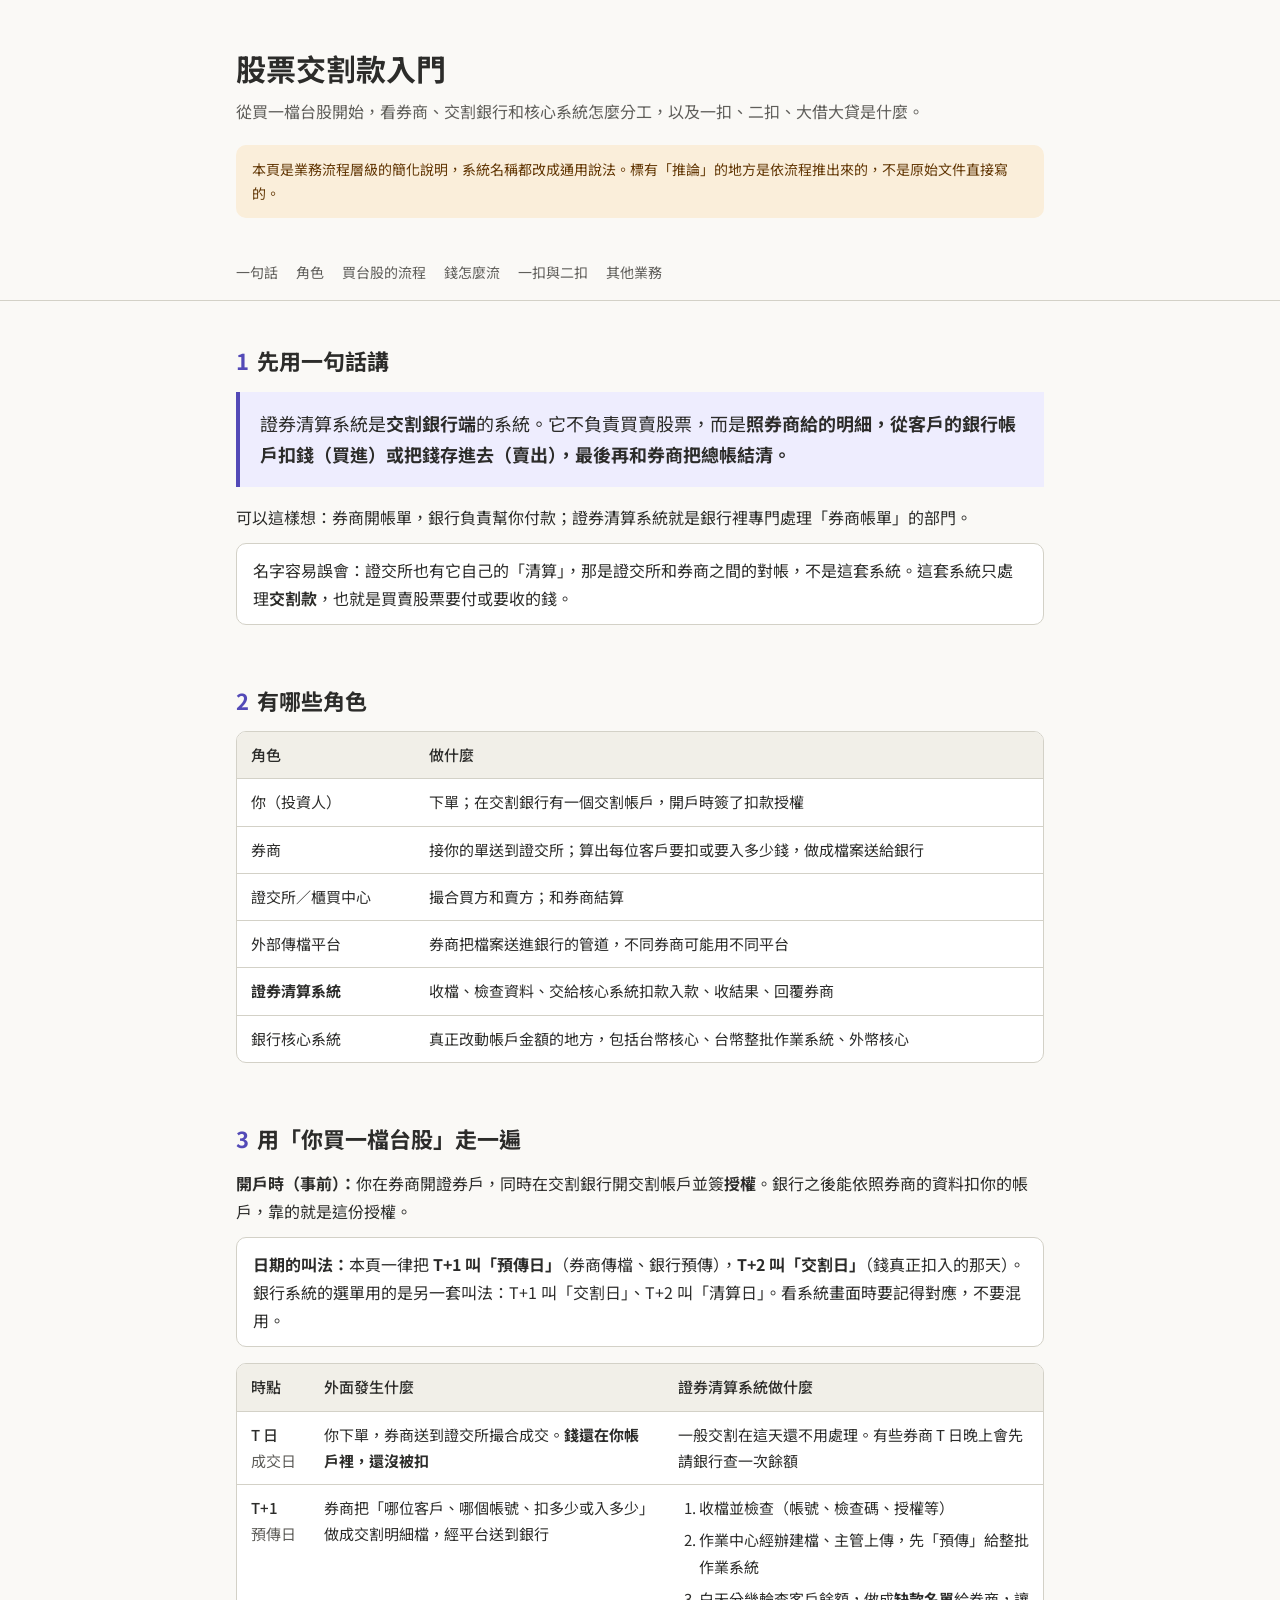
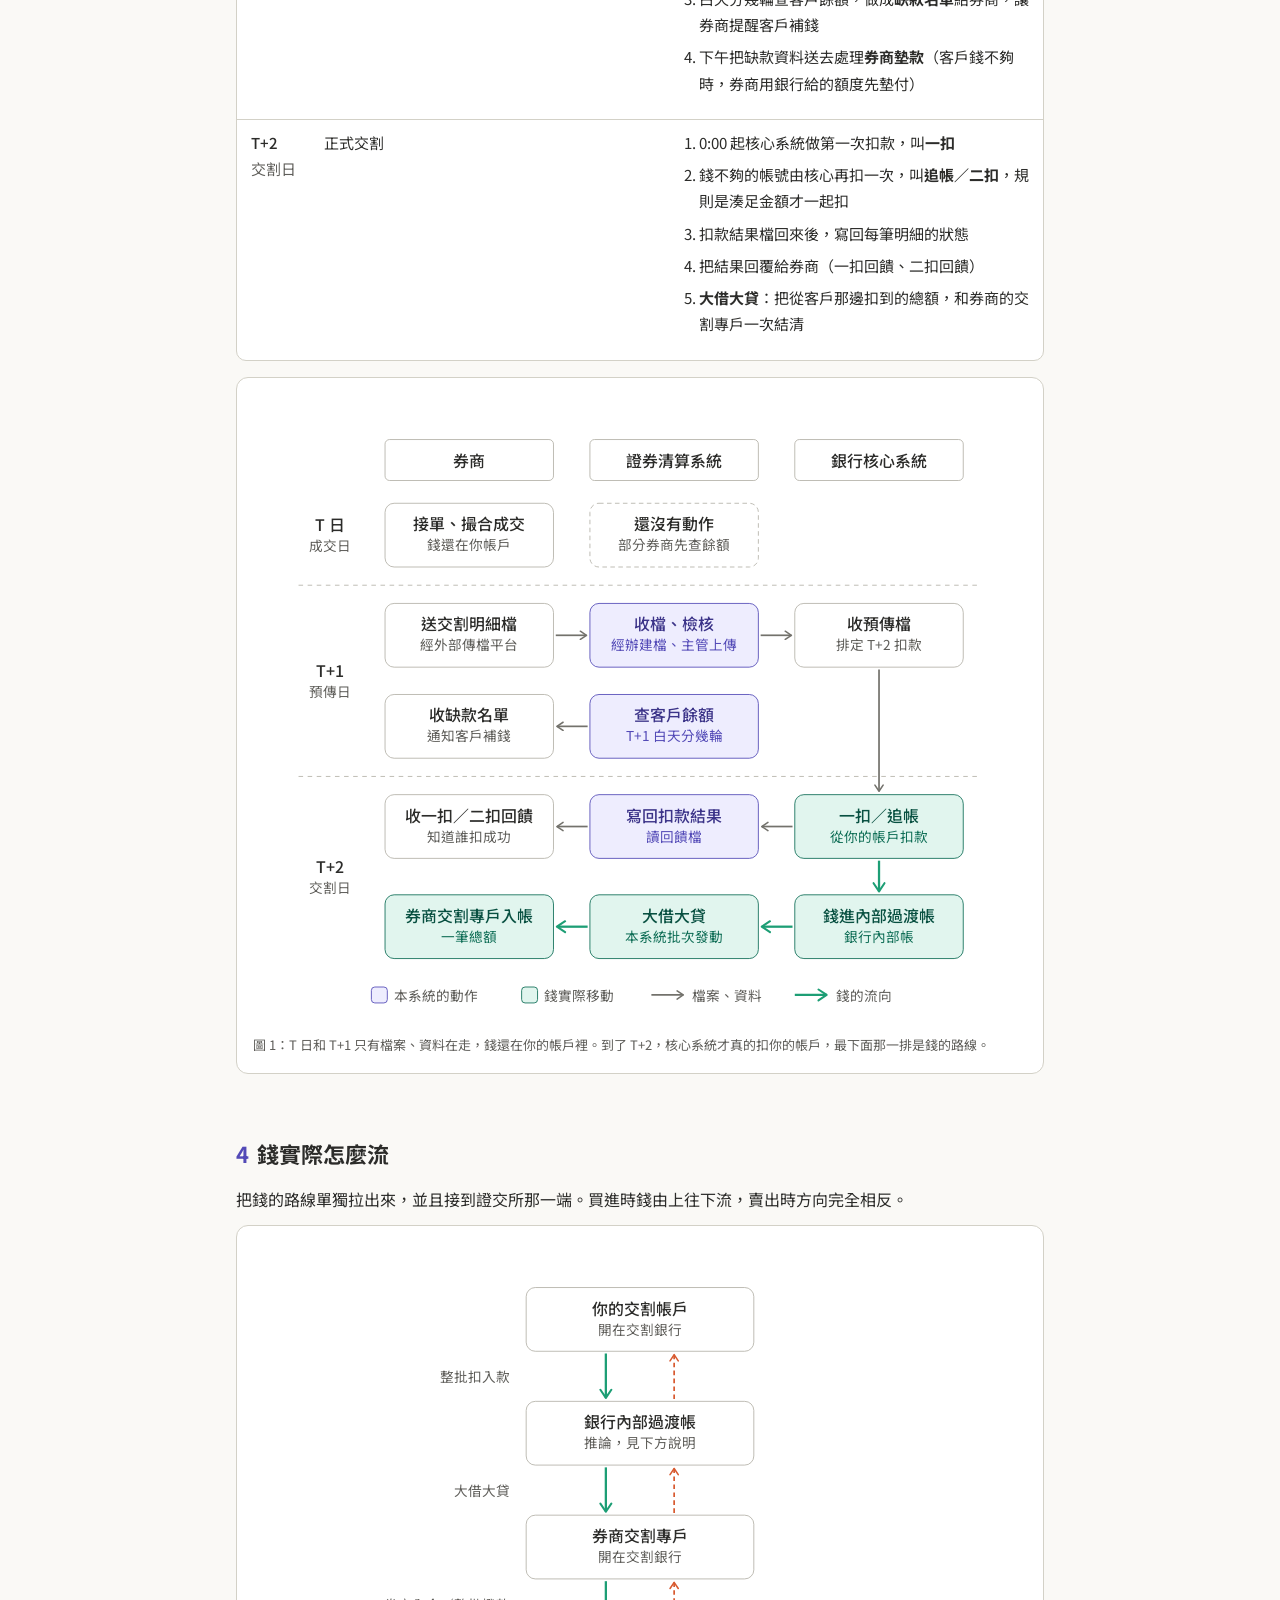
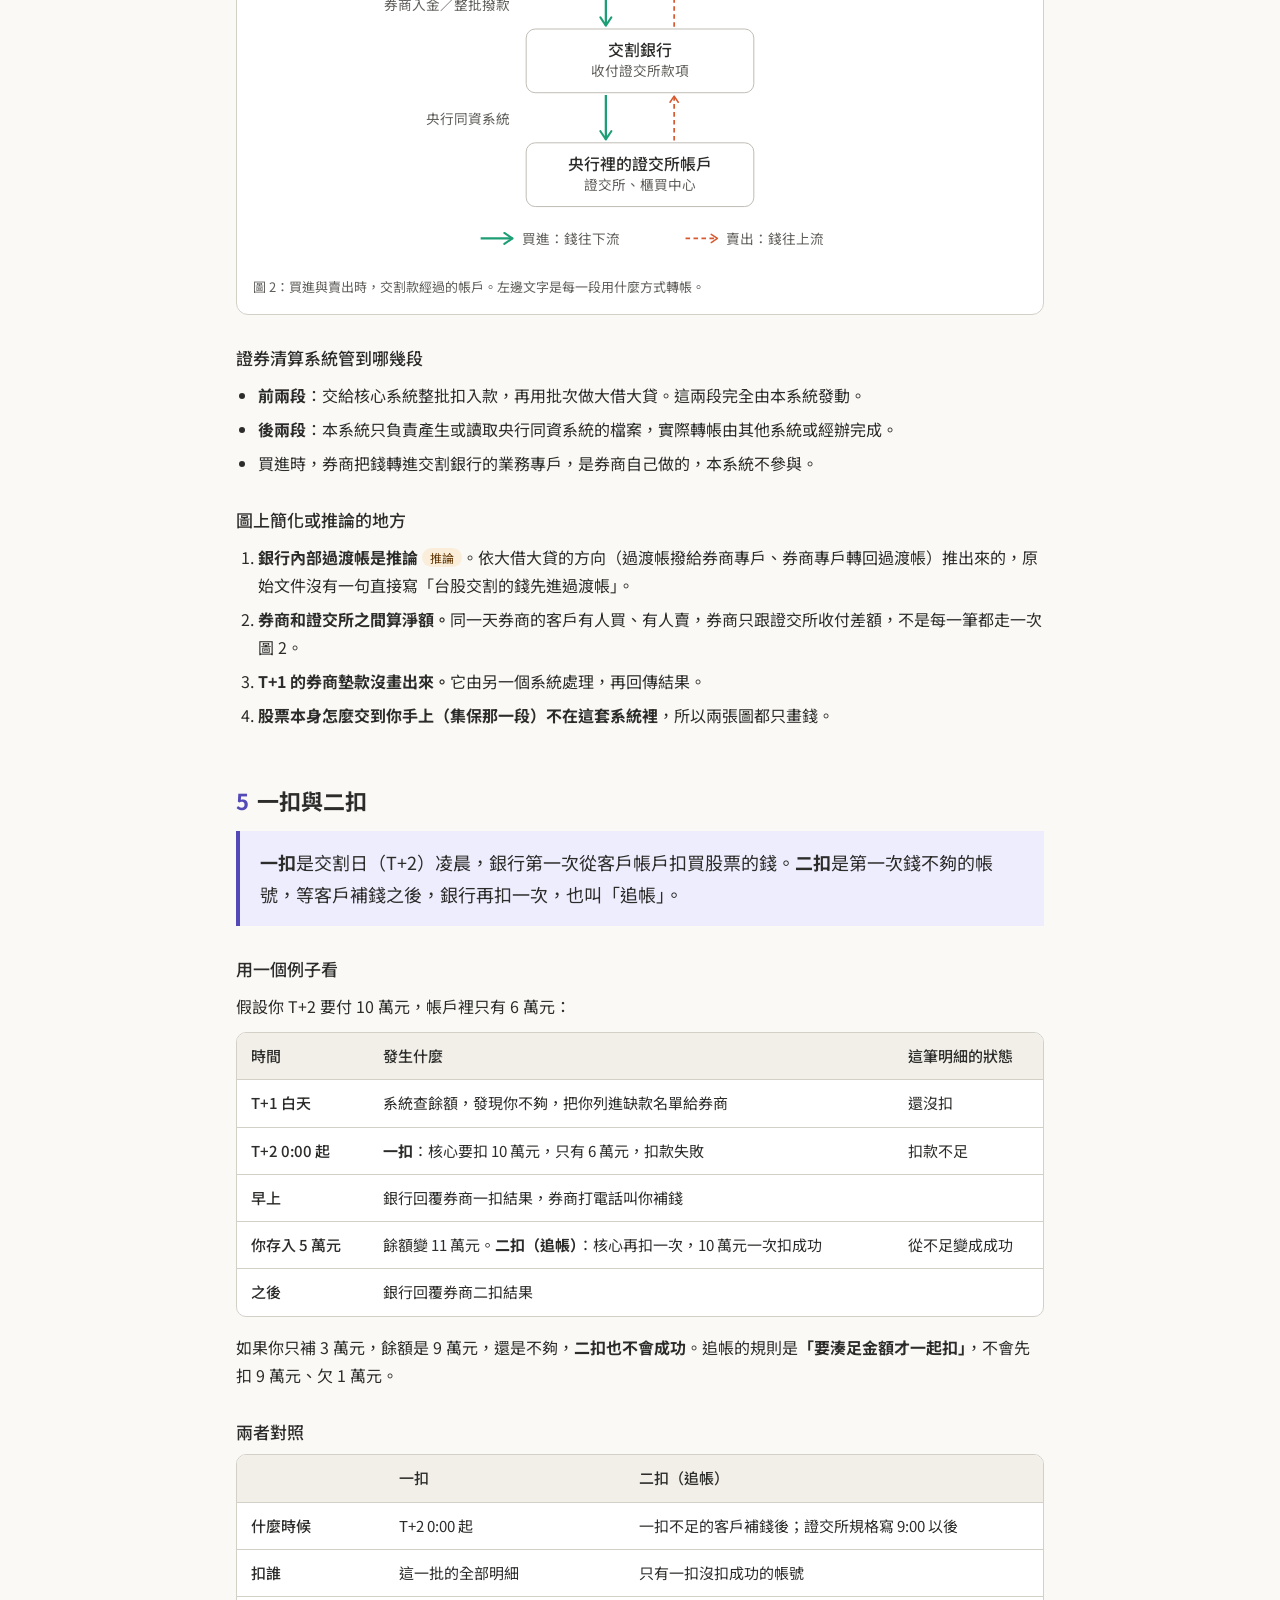
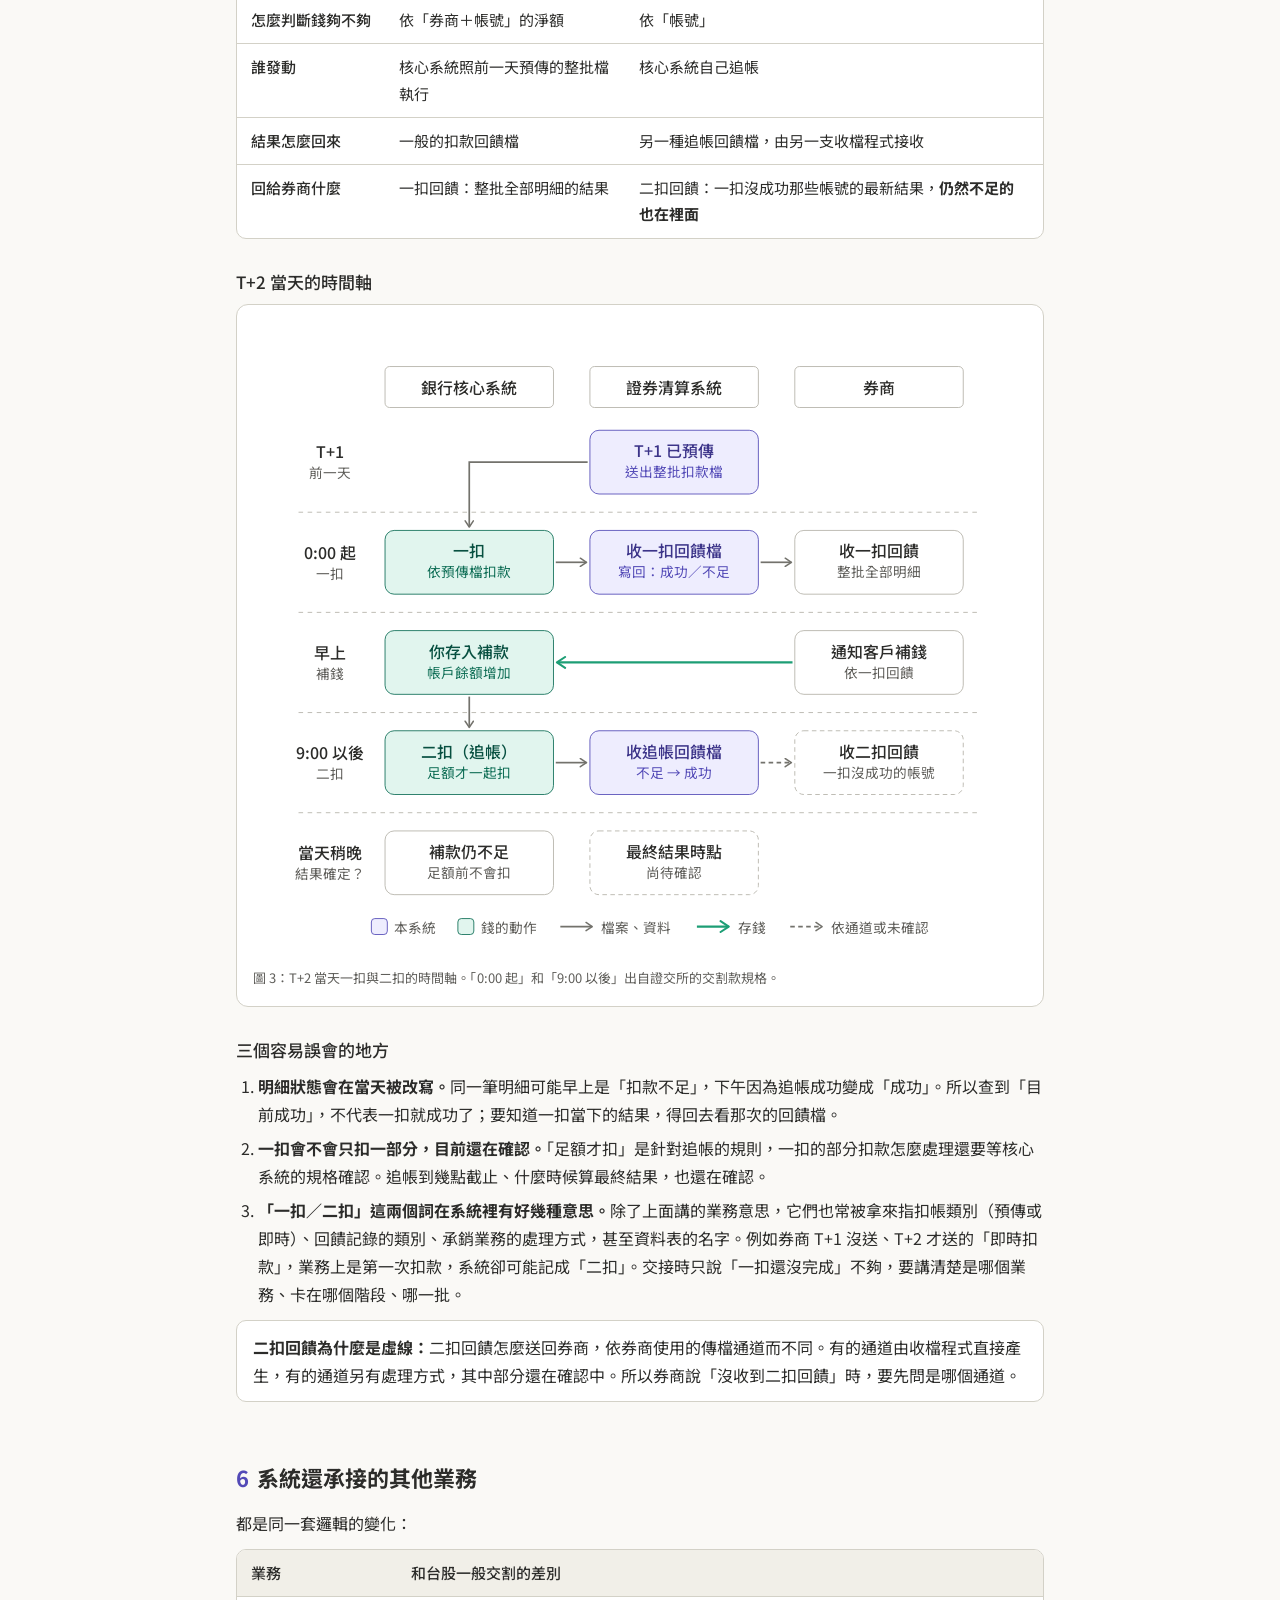
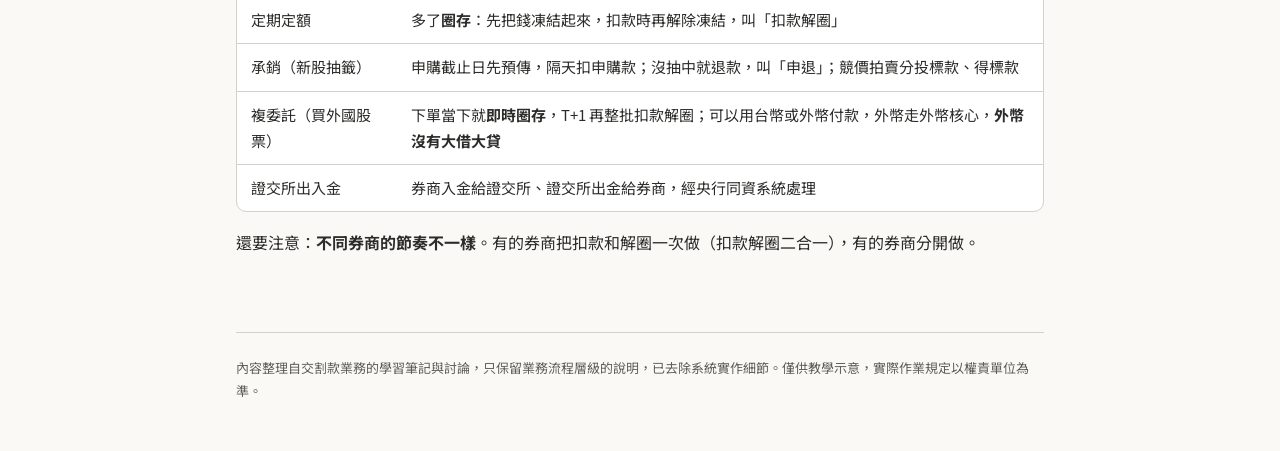
==== commit c3be9b6b: "fix: widen page side margins on narrow screens Content sat only 16px from the window edges whenever " ====
--- a/index.html
+++ b/index.html
@@ -32,6 +32,8 @@
   --teal-sub: #0f6e56;
   --teal-line: #1d9e75;
   --coral-line: #d85a30;
+  --page-width: 920px;
+  --gutter: clamp(20px, 6vw, 56px);
 }
 @media (prefers-color-scheme: dark) {
   :root {
@@ -67,8 +69,8 @@
   font-size: 16px;
   line-height: 1.75;
 }
-main { max-width: 860px; margin: 0 auto; padding: 0 16px 64px; }
-header.hero { max-width: 860px; margin: 0 auto; padding: 48px 16px 8px; }
+main { max-width: var(--page-width); margin: 0 auto; padding: 0 var(--gutter) 64px; }
+header.hero { max-width: var(--page-width); margin: 0 auto; padding: 48px var(--gutter) 8px; }
 header.hero h1 { font-size: 30px; line-height: 1.35; margin: 0 0 8px; font-weight: 700; }
 header.hero p { margin: 0; color: var(--text-2); }
 .notice {
@@ -86,7 +88,7 @@
   margin: 24px 0 0;
 }
 nav.toc ul {
-  max-width: 860px; margin: 0 auto; padding: 10px 16px;
+  max-width: var(--page-width); margin: 0 auto; padding: 10px var(--gutter);
   list-style: none; display: flex; gap: 6px 18px; flex-wrap: wrap;
   font-size: 14px;
 }
@@ -130,7 +132,7 @@
   background: var(--note-bg); color: var(--note-text); vertical-align: 1px;
 }
 .callout { padding: 12px 16px; border: 1px solid var(--line); border-radius: 10px; background: var(--surface); margin: 0 0 16px; }
-footer { max-width: 860px; margin: 0 auto; padding: 24px 16px 48px; color: var(--text-2); font-size: 13px; border-top: 1px solid var(--line); }
+footer { width: min(calc(100% - 2 * var(--gutter)), calc(var(--page-width) - 2 * var(--gutter))); margin: 0 auto; padding: 24px 0 48px; color: var(--text-2); font-size: 13px; border-top: 1px solid var(--line); }
 svg .th { font-size: 14px; font-weight: 500; fill: var(--text); }
 svg .ts { font-size: 12px; fill: var(--text-2); }
 svg .box { fill: var(--surface); stroke: var(--line-strong); stroke-width: .75; }
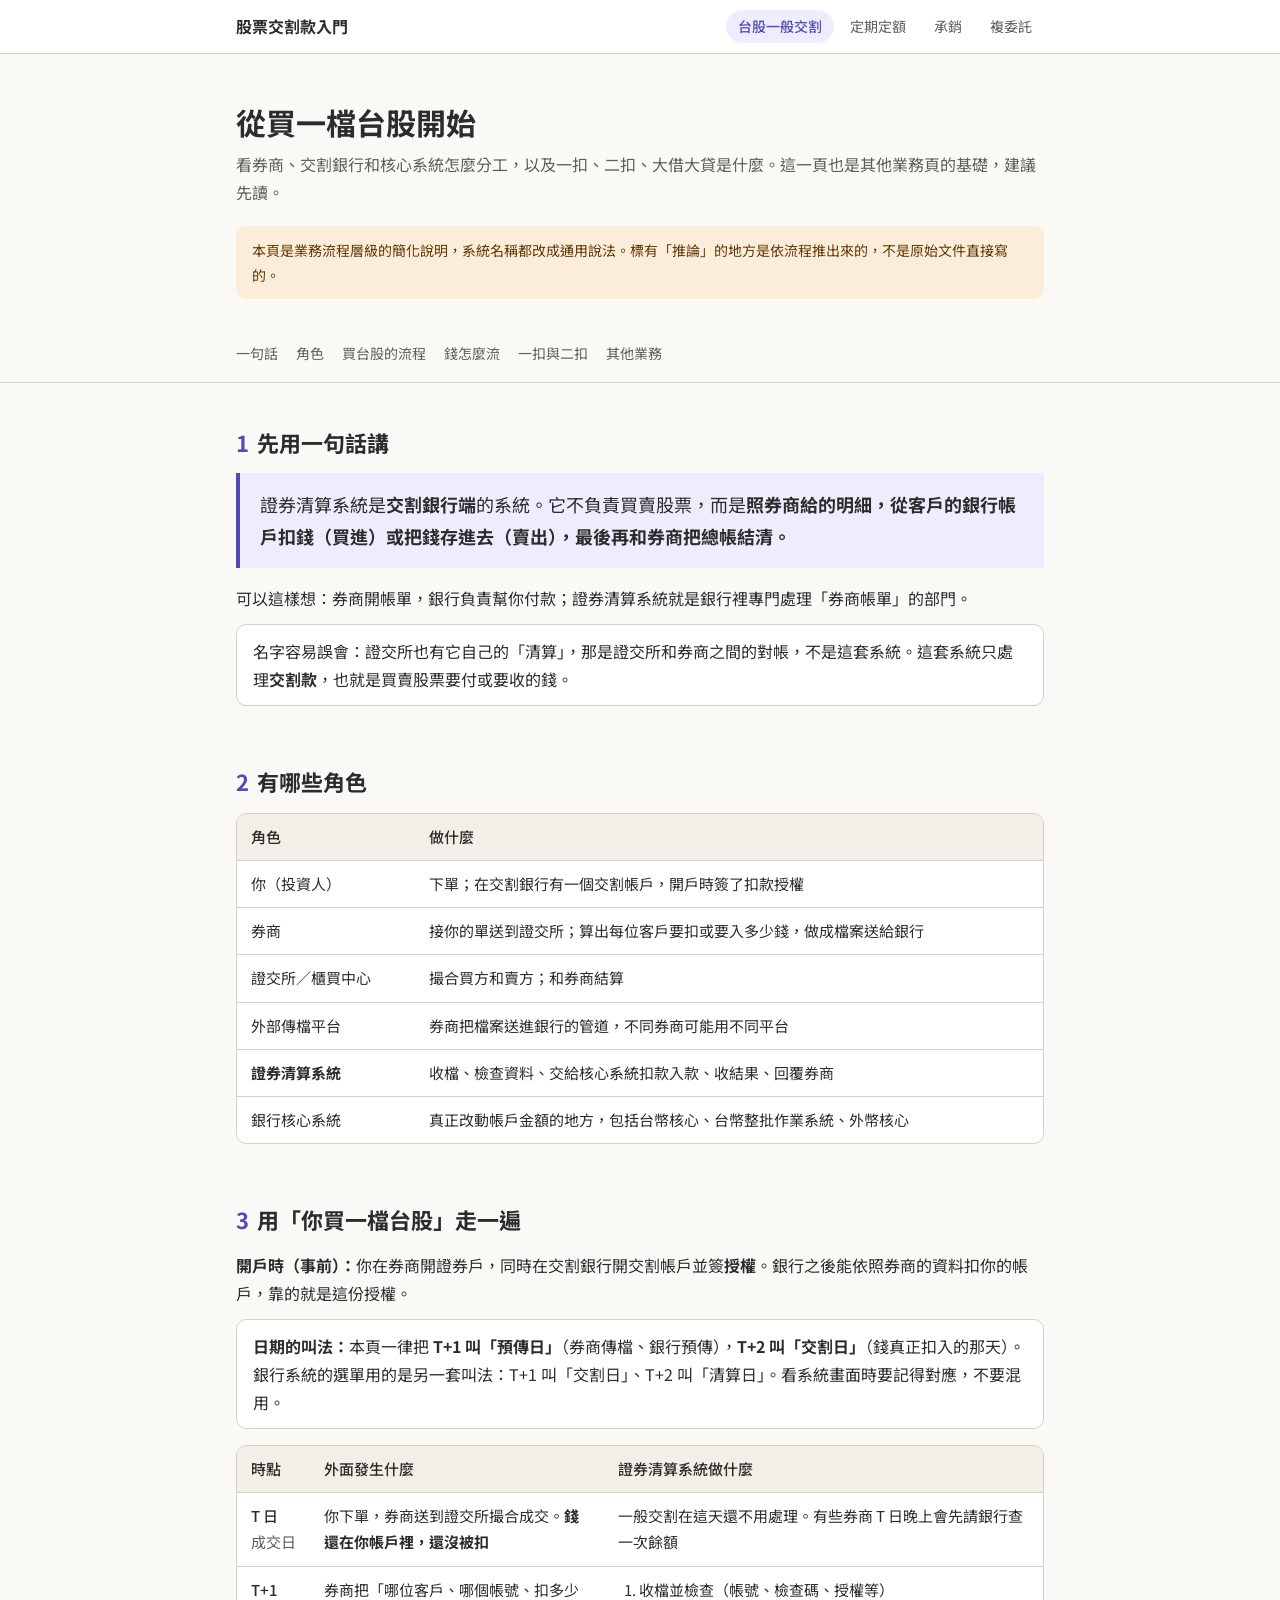
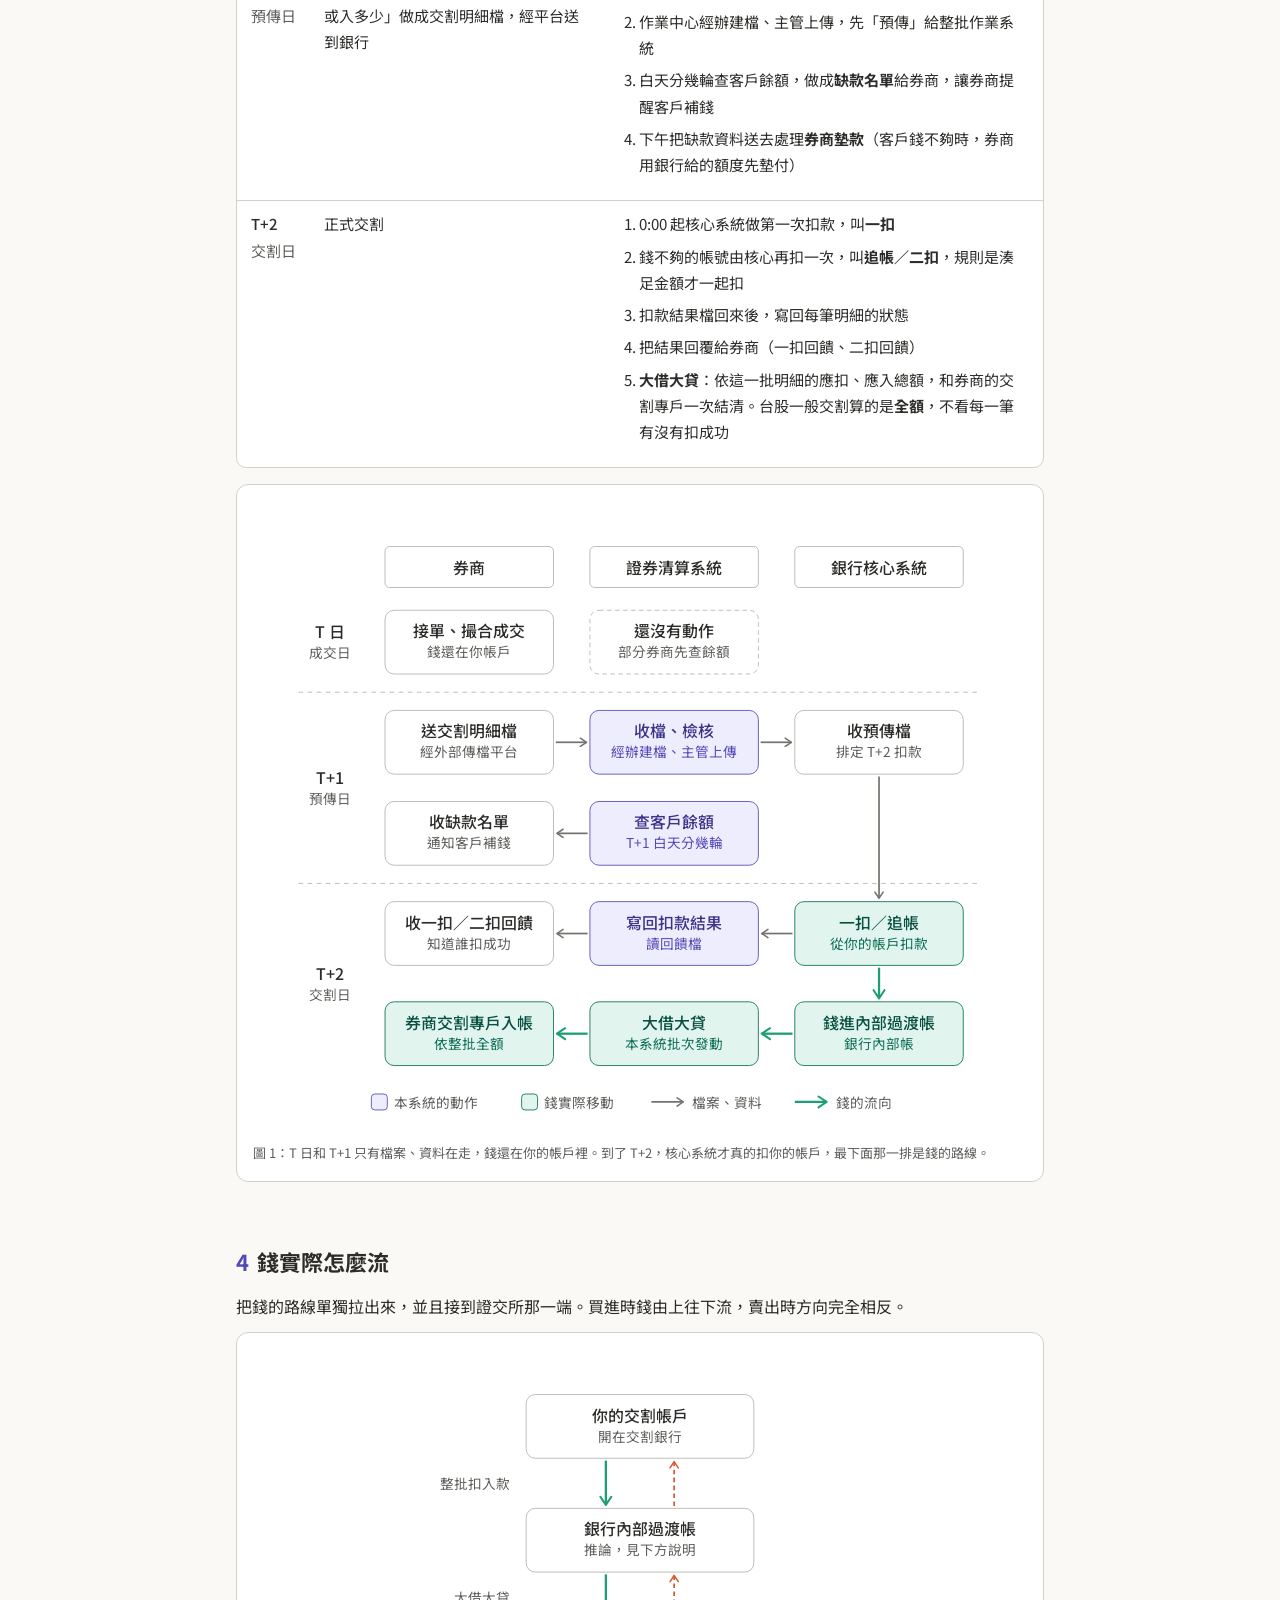
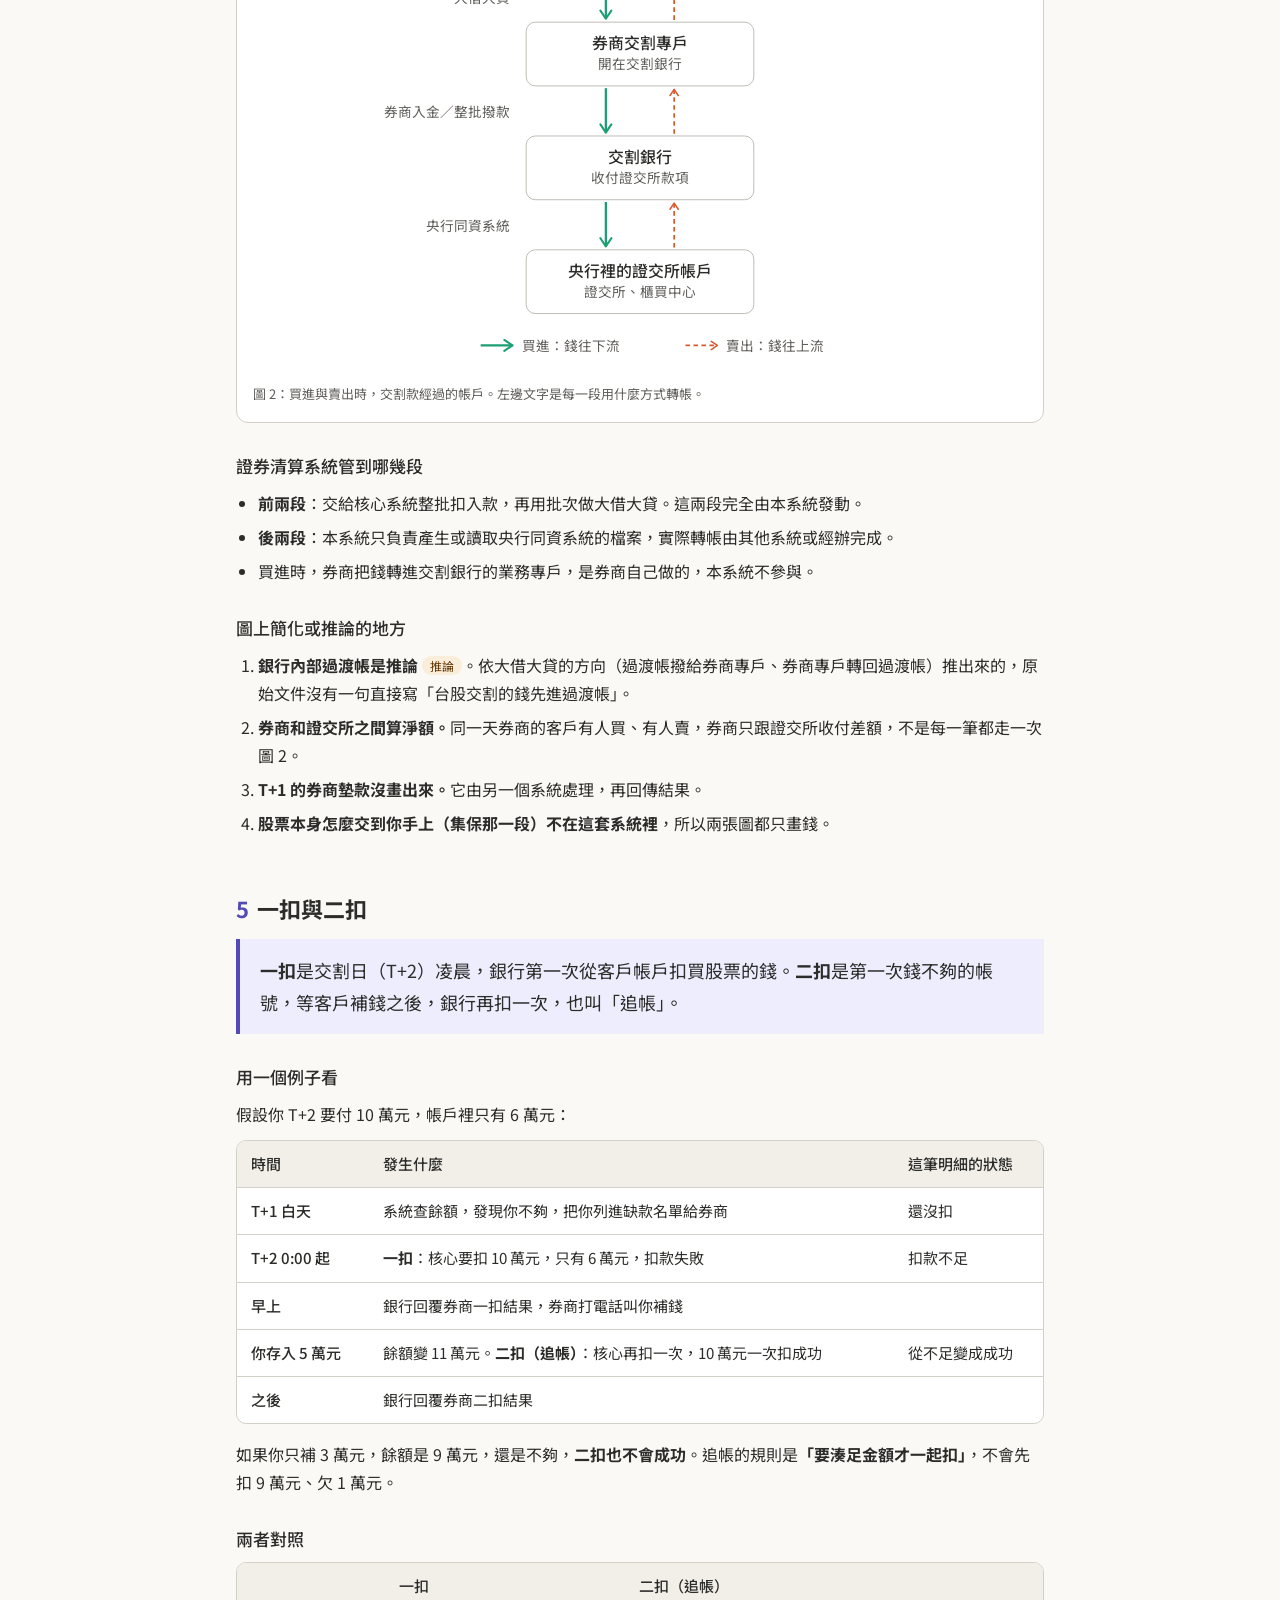
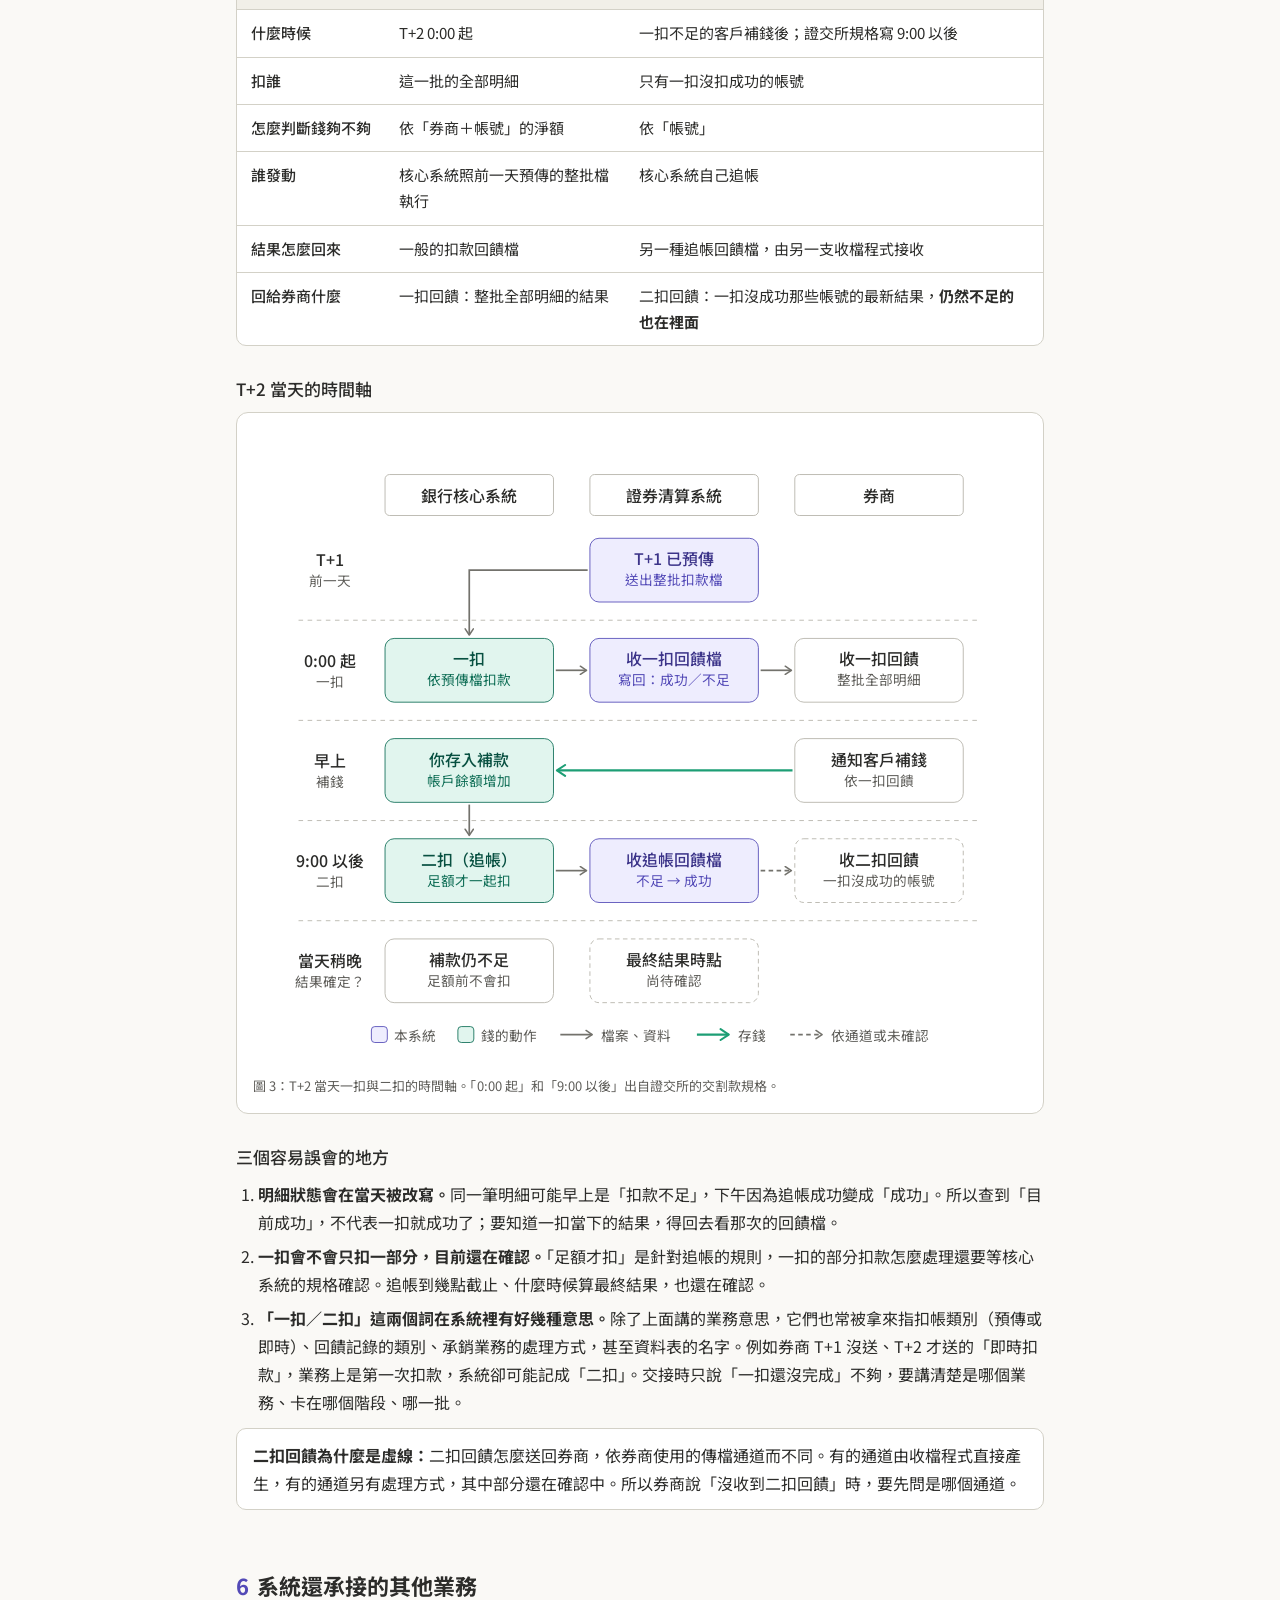
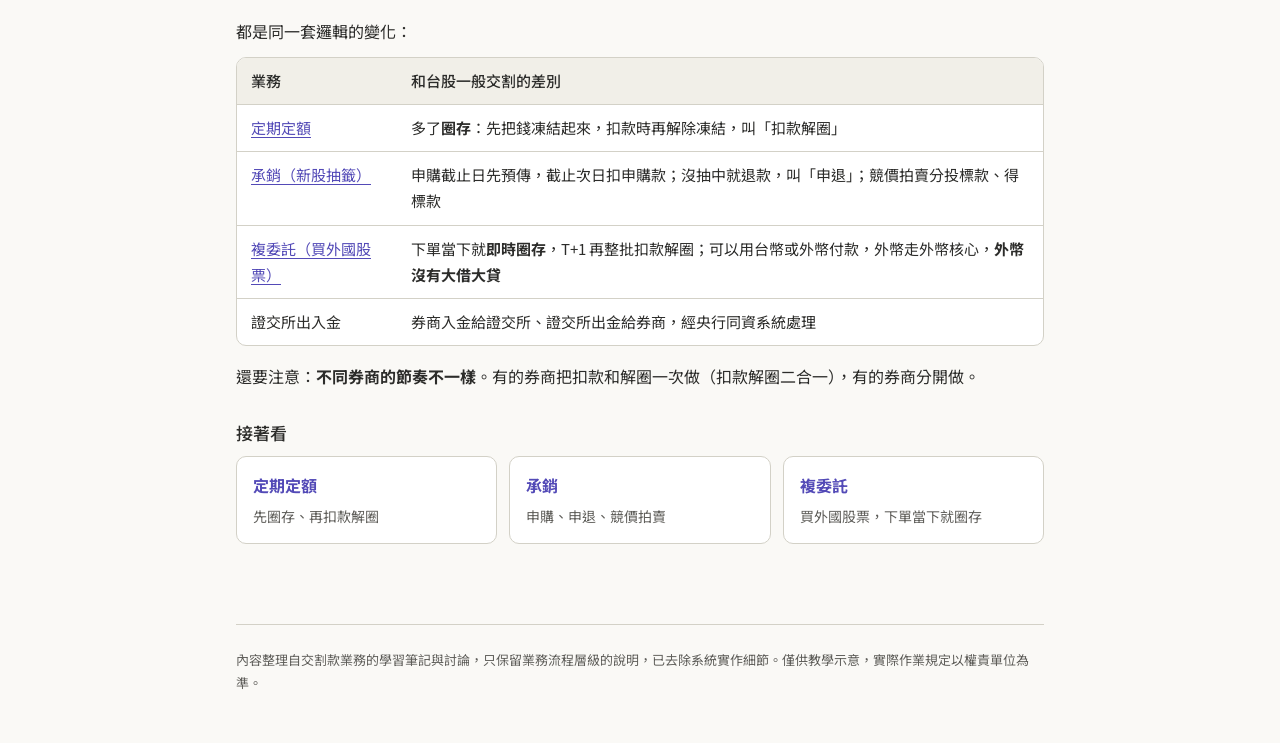
==== commit f1f0dd81: "feat: add regular savings, IPO and sub-brokerage pages Split the site into multiple pages with a sha" ====
--- a/index.html
+++ b/index.html
@@ -8,160 +8,7 @@
 <link rel="preconnect" href="https://fonts.googleapis.com">
 <link rel="preconnect" href="https://fonts.gstatic.com" crossorigin>
 <link href="https://fonts.googleapis.com/css2?family=Noto+Sans+TC:wght@400;500;700&display=swap" rel="stylesheet">
-<style>
-:root {
-  --bg: #faf9f6;
-  --surface: #ffffff;
-  --surface-2: #f1efe8;
-  --text: #2c2c2a;
-  --text-2: #5f5e5a;
-  --line: #d3d1c7;
-  --line-strong: #b4b2a9;
-  --accent: #534ab7;
-  --accent-soft: #eeedfe;
-  --note-bg: #faeeda;
-  --note-text: #633806;
-  --arrow: #73726c;
-  --purple-fill: #eeedfe;
-  --purple-stroke: #534ab7;
-  --purple-title: #3c3489;
-  --purple-sub: #534ab7;
-  --teal-fill: #e1f5ee;
-  --teal-stroke: #0f6e56;
-  --teal-title: #085041;
-  --teal-sub: #0f6e56;
-  --teal-line: #1d9e75;
-  --coral-line: #d85a30;
-  --page-width: 920px;
-  --gutter: clamp(20px, 6vw, 56px);
-}
-@media (prefers-color-scheme: dark) {
-  :root {
-    --bg: #1c1c1a;
-    --surface: #262624;
-    --surface-2: #30302d;
-    --text: #ecebe6;
-    --text-2: #b4b2a9;
-    --line: #444441;
-    --line-strong: #5f5e5a;
-    --accent: #afa9ec;
-    --accent-soft: #2e2a5c;
-    --note-bg: #412402;
-    --note-text: #fac775;
-    --arrow: #9c9a92;
-    --purple-fill: #3c3489;
-    --purple-stroke: #afa9ec;
-    --purple-title: #eeedfe;
-    --purple-sub: #cecbf6;
-    --teal-fill: #085041;
-    --teal-stroke: #5dcaa5;
-    --teal-title: #e1f5ee;
-    --teal-sub: #9fe1cb;
-  }
-}
-* { box-sizing: border-box; }
-html { scroll-behavior: smooth; }
-body {
-  margin: 0;
-  background: var(--bg);
-  color: var(--text);
-  font-family: "Noto Sans TC", "PingFang TC", "Microsoft JhengHei", system-ui, sans-serif;
-  font-size: 16px;
-  line-height: 1.75;
-}
-main { max-width: var(--page-width); margin: 0 auto; padding: 0 var(--gutter) 64px; }
-header.hero { max-width: var(--page-width); margin: 0 auto; padding: 48px var(--gutter) 8px; }
-header.hero h1 { font-size: 30px; line-height: 1.35; margin: 0 0 8px; font-weight: 700; }
-header.hero p { margin: 0; color: var(--text-2); }
-.notice {
-  margin: 20px 0 0;
-  padding: 12px 16px;
-  border-radius: 10px;
-  background: var(--note-bg);
-  color: var(--note-text);
-  font-size: 14px;
-}
-nav.toc {
-  position: sticky; top: 0; z-index: 5;
-  background: var(--bg);
-  border-bottom: 1px solid var(--line);
-  margin: 24px 0 0;
-}
-nav.toc ul {
-  max-width: var(--page-width); margin: 0 auto; padding: 10px var(--gutter);
-  list-style: none; display: flex; gap: 6px 18px; flex-wrap: wrap;
-  font-size: 14px;
-}
-nav.toc a { color: var(--text-2); text-decoration: none; }
-nav.toc a:hover { color: var(--accent); }
-section { padding-top: 40px; scroll-margin-top: 56px; }
-h2 { font-size: 22px; font-weight: 700; margin: 0 0 12px; }
-h2 .num { color: var(--accent); margin-right: 8px; }
-h3 { font-size: 17px; font-weight: 500; margin: 28px 0 8px; }
-p { margin: 0 0 12px; }
-ul, ol { padding-left: 1.4em; margin: 0 0 12px; }
-li { margin-bottom: 6px; }
-strong { font-weight: 700; }
-.lead {
-  font-size: 18px;
-  padding: 16px 20px;
-  border-left: 4px solid var(--accent);
-  background: var(--accent-soft);
-  border-radius: 0;
-  margin: 0 0 16px;
-}
-.table-wrap { overflow-x: auto; margin: 0 0 16px; border: 1px solid var(--line); border-radius: 10px; background: var(--surface); }
-table { border-collapse: collapse; width: 100%; font-size: 15px; }
-th, td { text-align: left; vertical-align: top; padding: 10px 14px; border-bottom: 1px solid var(--line); }
-th { background: var(--surface-2); font-weight: 500; white-space: nowrap; }
-tr:last-child td { border-bottom: none; }
-td.when { white-space: nowrap; font-weight: 500; }
-figure.diagram {
-  margin: 8px 0 20px;
-  padding: 16px;
-  background: var(--surface);
-  border: 1px solid var(--line);
-  border-radius: 12px;
-  overflow-x: auto;
-}
-figure.diagram svg { display: block; width: 100%; min-width: 600px; height: auto; }
-figure.diagram figcaption { font-size: 13px; color: var(--text-2); margin-top: 8px; }
-.tag {
-  display: inline-block; font-size: 12px; line-height: 1.6;
-  padding: 0 8px; border-radius: 999px; margin-left: 4px;
-  background: var(--note-bg); color: var(--note-text); vertical-align: 1px;
-}
-.callout { padding: 12px 16px; border: 1px solid var(--line); border-radius: 10px; background: var(--surface); margin: 0 0 16px; }
-footer { width: min(calc(100% - 2 * var(--gutter)), calc(var(--page-width) - 2 * var(--gutter))); margin: 0 auto; padding: 24px 0 48px; color: var(--text-2); font-size: 13px; border-top: 1px solid var(--line); }
-svg .th { font-size: 14px; font-weight: 500; fill: var(--text); }
-svg .ts { font-size: 12px; fill: var(--text-2); }
-svg .box { fill: var(--surface); stroke: var(--line-strong); stroke-width: .75; }
-svg .dash { stroke-dasharray: 4 3; }
-svg .purple rect { fill: var(--purple-fill); stroke: var(--purple-stroke); stroke-width: .75; }
-svg .purple .th { fill: var(--purple-title); }
-svg .purple .ts { fill: var(--purple-sub); }
-svg .teal rect { fill: var(--teal-fill); stroke: var(--teal-stroke); stroke-width: .75; }
-svg .teal .th { fill: var(--teal-title); }
-svg .teal .ts { fill: var(--teal-sub); }
-svg rect.sw-purple { fill: var(--purple-fill); stroke: var(--purple-stroke); stroke-width: .75; }
-svg rect.sw-teal { fill: var(--teal-fill); stroke: var(--teal-stroke); stroke-width: .75; }
-svg .arr { stroke: var(--arrow); stroke-width: 1.5; fill: none; }
-svg .money { stroke: var(--teal-line); stroke-width: 2; fill: none; }
-svg .sell { stroke: var(--coral-line); stroke-width: 1.5; fill: none; stroke-dasharray: 4 3; }
-svg .leader { stroke: var(--line-strong); stroke-width: .75; stroke-dasharray: 4 4; fill: none; }
-svg marker .mk-gray { stroke: var(--arrow); }
-svg marker .mk-teal { stroke: var(--teal-line); }
-svg marker .mk-coral { stroke: var(--coral-line); }
-@media (max-width: 600px) {
-  header.hero { padding-top: 32px; }
-  header.hero h1 { font-size: 24px; }
-  .lead { font-size: 16px; }
-  table { font-size: 14px; }
-  th, td { padding: 8px 10px; }
-  th { white-space: normal; }
-  td.when { white-space: normal; width: 5.5em; }
-}
-</style>
+<link rel="stylesheet" href="style.css">
 </head>
 <body>
 
@@ -173,9 +20,21 @@
   </defs>
 </svg>
 
+<div class="sitebar">
+  <div class="sitebar-inner">
+    <a class="brand" href="index.html">股票交割款入門</a>
+    <nav class="site" aria-label="業務">
+      <a href="index.html" aria-current="page">台股一般交割</a>
+      <a href="regular.html">定期定額</a>
+      <a href="ipo.html">承銷</a>
+      <a href="sub-brokerage.html">複委託</a>
+    </nav>
+  </div>
+</div>
+
 <header class="hero">
-  <h1>股票交割款入門</h1>
-  <p>從買一檔台股開始，看券商、交割銀行和核心系統怎麼分工，以及一扣、二扣、大借大貸是什麼。</p>
+  <h1>從買一檔台股開始</h1>
+  <p>看券商、交割銀行和核心系統怎麼分工，以及一扣、二扣、大借大貸是什麼。這一頁也是其他業務頁的基礎，建議先讀。</p>
   <div class="notice">本頁是業務流程層級的簡化說明，系統名稱都改成通用說法。標有「推論」的地方是依流程推出來的，不是原始文件直接寫的。</div>
 </header>
 
@@ -250,7 +109,7 @@
             <li>錢不夠的帳號由核心再扣一次，叫<strong>追帳／二扣</strong>，規則是湊足金額才一起扣</li>
             <li>扣款結果檔回來後，寫回每筆明細的狀態</li>
             <li>把結果回覆給券商（一扣回饋、二扣回饋）</li>
-            <li><strong>大借大貸</strong>：把從客戶那邊扣到的總額，和券商的交割專戶一次結清</li>
+            <li><strong>大借大貸</strong>：依這一批明細的應扣、應入總額，和券商的交割專戶一次結清。台股一般交割算的是<strong>全額</strong>，不看每一筆有沒有扣成功</li>
           </ol>
         </td>
       </tr>
@@ -358,7 +217,7 @@
       <g class="teal">
         <rect x="116" y="440" width="148" height="56" rx="8"/>
         <text class="th" x="190" y="458" text-anchor="middle" dominant-baseline="central">券商交割專戶入帳</text>
-        <text class="ts" x="190" y="476" text-anchor="middle" dominant-baseline="central">一筆總額</text>
+        <text class="ts" x="190" y="476" text-anchor="middle" dominant-baseline="central">依整批全額</text>
       </g>
 
       <rect class="sw-purple" x="104" y="521" width="14" height="14" rx="3"/>
@@ -603,14 +462,21 @@
   <table>
     <thead><tr><th>業務</th><th>和台股一般交割的差別</th></tr></thead>
     <tbody>
-      <tr><td>定期定額</td><td>多了<strong>圈存</strong>：先把錢凍結起來，扣款時再解除凍結，叫「扣款解圈」</td></tr>
-      <tr><td>承銷（新股抽籤）</td><td>申購截止日先預傳，隔天扣申購款；沒抽中就退款，叫「申退」；競價拍賣分投標款、得標款</td></tr>
-      <tr><td>複委託（買外國股票）</td><td>下單當下就<strong>即時圈存</strong>，T+1 再整批扣款解圈；可以用台幣或外幣付款，外幣走外幣核心，<strong>外幣沒有大借大貸</strong></td></tr>
+      <tr><td><a href="regular.html">定期定額</a></td><td>多了<strong>圈存</strong>：先把錢凍結起來，扣款時再解除凍結，叫「扣款解圈」</td></tr>
+      <tr><td><a href="ipo.html">承銷（新股抽籤）</a></td><td>申購截止日先預傳，截止次日扣申購款；沒抽中就退款，叫「申退」；競價拍賣分投標款、得標款</td></tr>
+      <tr><td><a href="sub-brokerage.html">複委託（買外國股票）</a></td><td>下單當下就<strong>即時圈存</strong>，T+1 再整批扣款解圈；可以用台幣或外幣付款，外幣走外幣核心，<strong>外幣沒有大借大貸</strong></td></tr>
       <tr><td>證交所出入金</td><td>券商入金給證交所、證交所出金給券商，經央行同資系統處理</td></tr>
     </tbody>
   </table>
   </div>
   <p>還要注意：<strong>不同券商的節奏不一樣</strong>。有的券商把扣款和解圈一次做（扣款解圈二合一），有的券商分開做。</p>
+
+  <h3>接著看</h3>
+  <div class="next-links">
+    <a href="regular.html"><strong>定期定額</strong><span>先圈存、再扣款解圈</span></a>
+    <a href="ipo.html"><strong>承銷</strong><span>申購、申退、競價拍賣</span></a>
+    <a href="sub-brokerage.html"><strong>複委託</strong><span>買外國股票，下單當下就圈存</span></a>
+  </div>
 </section>
 
 </main>
--- a/style.css
+++ b/style.css
@@ -0,0 +1,166 @@
+:root {
+  --bg: #faf9f6;
+  --surface: #ffffff;
+  --surface-2: #f1efe8;
+  --text: #2c2c2a;
+  --text-2: #5f5e5a;
+  --line: #d3d1c7;
+  --line-strong: #b4b2a9;
+  --accent: #534ab7;
+  --accent-soft: #eeedfe;
+  --note-bg: #faeeda;
+  --note-text: #633806;
+  --arrow: #73726c;
+  --purple-fill: #eeedfe;
+  --purple-stroke: #534ab7;
+  --purple-title: #3c3489;
+  --purple-sub: #534ab7;
+  --teal-fill: #e1f5ee;
+  --teal-stroke: #0f6e56;
+  --teal-title: #085041;
+  --teal-sub: #0f6e56;
+  --teal-line: #1d9e75;
+  --coral-line: #d85a30;
+  --page-width: 920px;
+  --gutter: clamp(20px, 6vw, 56px);
+}
+@media (prefers-color-scheme: dark) {
+  :root {
+    --bg: #1c1c1a;
+    --surface: #262624;
+    --surface-2: #30302d;
+    --text: #ecebe6;
+    --text-2: #b4b2a9;
+    --line: #444441;
+    --line-strong: #5f5e5a;
+    --accent: #afa9ec;
+    --accent-soft: #2e2a5c;
+    --note-bg: #412402;
+    --note-text: #fac775;
+    --arrow: #9c9a92;
+    --purple-fill: #3c3489;
+    --purple-stroke: #afa9ec;
+    --purple-title: #eeedfe;
+    --purple-sub: #cecbf6;
+    --teal-fill: #085041;
+    --teal-stroke: #5dcaa5;
+    --teal-title: #e1f5ee;
+    --teal-sub: #9fe1cb;
+  }
+}
+* { box-sizing: border-box; }
+html { scroll-behavior: smooth; }
+body {
+  margin: 0;
+  background: var(--bg);
+  color: var(--text);
+  font-family: "Noto Sans TC", "PingFang TC", "Microsoft JhengHei", system-ui, sans-serif;
+  font-size: 16px;
+  line-height: 1.75;
+}
+main { max-width: var(--page-width); margin: 0 auto; padding: 0 var(--gutter) 64px; }
+header.hero { max-width: var(--page-width); margin: 0 auto; padding: 48px var(--gutter) 8px; }
+header.hero h1 { font-size: 30px; line-height: 1.35; margin: 0 0 8px; font-weight: 700; }
+header.hero p { margin: 0; color: var(--text-2); }
+.notice {
+  margin: 20px 0 0;
+  padding: 12px 16px;
+  border-radius: 10px;
+  background: var(--note-bg);
+  color: var(--note-text);
+  font-size: 14px;
+}
+nav.toc {
+  position: sticky; top: 0; z-index: 5;
+  background: var(--bg);
+  border-bottom: 1px solid var(--line);
+  margin: 24px 0 0;
+}
+nav.toc ul {
+  max-width: var(--page-width); margin: 0 auto; padding: 10px var(--gutter);
+  list-style: none; display: flex; gap: 6px 18px; flex-wrap: wrap;
+  font-size: 14px;
+}
+nav.toc a { color: var(--text-2); text-decoration: none; }
+nav.toc a:hover { color: var(--accent); }
+section { padding-top: 40px; scroll-margin-top: 56px; }
+h2 { font-size: 22px; font-weight: 700; margin: 0 0 12px; }
+h2 .num { color: var(--accent); margin-right: 8px; }
+h3 { font-size: 17px; font-weight: 500; margin: 28px 0 8px; }
+p { margin: 0 0 12px; }
+ul, ol { padding-left: 1.4em; margin: 0 0 12px; }
+li { margin-bottom: 6px; }
+strong { font-weight: 700; }
+.lead {
+  font-size: 18px;
+  padding: 16px 20px;
+  border-left: 4px solid var(--accent);
+  background: var(--accent-soft);
+  border-radius: 0;
+  margin: 0 0 16px;
+}
+.table-wrap { overflow-x: auto; margin: 0 0 16px; border: 1px solid var(--line); border-radius: 10px; background: var(--surface); }
+table { border-collapse: collapse; width: 100%; font-size: 15px; }
+th, td { text-align: left; vertical-align: top; padding: 10px 14px; border-bottom: 1px solid var(--line); }
+th { background: var(--surface-2); font-weight: 500; white-space: nowrap; }
+tr:last-child td { border-bottom: none; }
+td.when { white-space: nowrap; font-weight: 500; }
+figure.diagram {
+  margin: 8px 0 20px;
+  padding: 16px;
+  background: var(--surface);
+  border: 1px solid var(--line);
+  border-radius: 12px;
+  overflow-x: auto;
+}
+figure.diagram svg { display: block; width: 100%; min-width: 600px; height: auto; }
+figure.diagram figcaption { font-size: 13px; color: var(--text-2); margin-top: 8px; }
+.tag {
+  display: inline-block; font-size: 12px; line-height: 1.6;
+  padding: 0 8px; border-radius: 999px; margin-left: 4px;
+  background: var(--note-bg); color: var(--note-text); vertical-align: 1px;
+}
+.callout { padding: 12px 16px; border: 1px solid var(--line); border-radius: 10px; background: var(--surface); margin: 0 0 16px; }
+footer { width: min(calc(100% - 2 * var(--gutter)), calc(var(--page-width) - 2 * var(--gutter))); margin: 0 auto; padding: 24px 0 48px; color: var(--text-2); font-size: 13px; border-top: 1px solid var(--line); }
+svg .th { font-size: 14px; font-weight: 500; fill: var(--text); }
+svg .ts { font-size: 12px; fill: var(--text-2); }
+svg .box { fill: var(--surface); stroke: var(--line-strong); stroke-width: .75; }
+svg .dash { stroke-dasharray: 4 3; }
+svg .purple rect { fill: var(--purple-fill); stroke: var(--purple-stroke); stroke-width: .75; }
+svg .purple .th { fill: var(--purple-title); }
+svg .purple .ts { fill: var(--purple-sub); }
+svg .teal rect { fill: var(--teal-fill); stroke: var(--teal-stroke); stroke-width: .75; }
+svg .teal .th { fill: var(--teal-title); }
+svg .teal .ts { fill: var(--teal-sub); }
+svg rect.sw-purple { fill: var(--purple-fill); stroke: var(--purple-stroke); stroke-width: .75; }
+svg rect.sw-teal { fill: var(--teal-fill); stroke: var(--teal-stroke); stroke-width: .75; }
+svg .arr { stroke: var(--arrow); stroke-width: 1.5; fill: none; }
+svg .money { stroke: var(--teal-line); stroke-width: 2; fill: none; }
+svg .sell { stroke: var(--coral-line); stroke-width: 1.5; fill: none; stroke-dasharray: 4 3; }
+svg .leader { stroke: var(--line-strong); stroke-width: .75; stroke-dasharray: 4 4; fill: none; }
+svg marker .mk-gray { stroke: var(--arrow); }
+svg marker .mk-teal { stroke: var(--teal-line); }
+svg marker .mk-coral { stroke: var(--coral-line); }
+@media (max-width: 600px) {
+  header.hero { padding-top: 32px; }
+  header.hero h1 { font-size: 24px; }
+  .lead { font-size: 16px; }
+  table { font-size: 14px; }
+  th, td { padding: 8px 10px; }
+  th { white-space: normal; }
+  td.when { white-space: normal; width: 5.5em; }
+}
+.sitebar { border-bottom: 1px solid var(--line); background: var(--surface); }
+.sitebar-inner { max-width: var(--page-width); margin: 0 auto; padding: 10px var(--gutter); display: flex; flex-wrap: wrap; align-items: center; gap: 6px 20px; }
+.brand { font-weight: 700; color: var(--text); text-decoration: none; margin-right: auto; }
+nav.site { display: flex; flex-wrap: wrap; gap: 4px; font-size: 14px; }
+nav.site a { color: var(--text-2); text-decoration: none; padding: 4px 12px; border-radius: 999px; }
+nav.site a:hover { color: var(--accent); }
+nav.site a[aria-current="page"] { background: var(--accent-soft); color: var(--accent); font-weight: 500; }
+.next-links { display: grid; grid-template-columns: repeat(auto-fit, minmax(200px, 1fr)); gap: 12px; margin: 0 0 16px; }
+.next-links a { display: block; padding: 14px 16px; border: 1px solid var(--line); border-radius: 10px; background: var(--surface); color: var(--text); text-decoration: none; }
+.next-links a:hover { border-color: var(--accent); }
+.next-links a strong { display: block; color: var(--accent); margin-bottom: 2px; }
+.next-links a span { font-size: 14px; color: var(--text-2); }
+main a, .notice a { color: var(--accent); text-underline-offset: 3px; }
+.notice a { color: inherit; font-weight: 500; }
